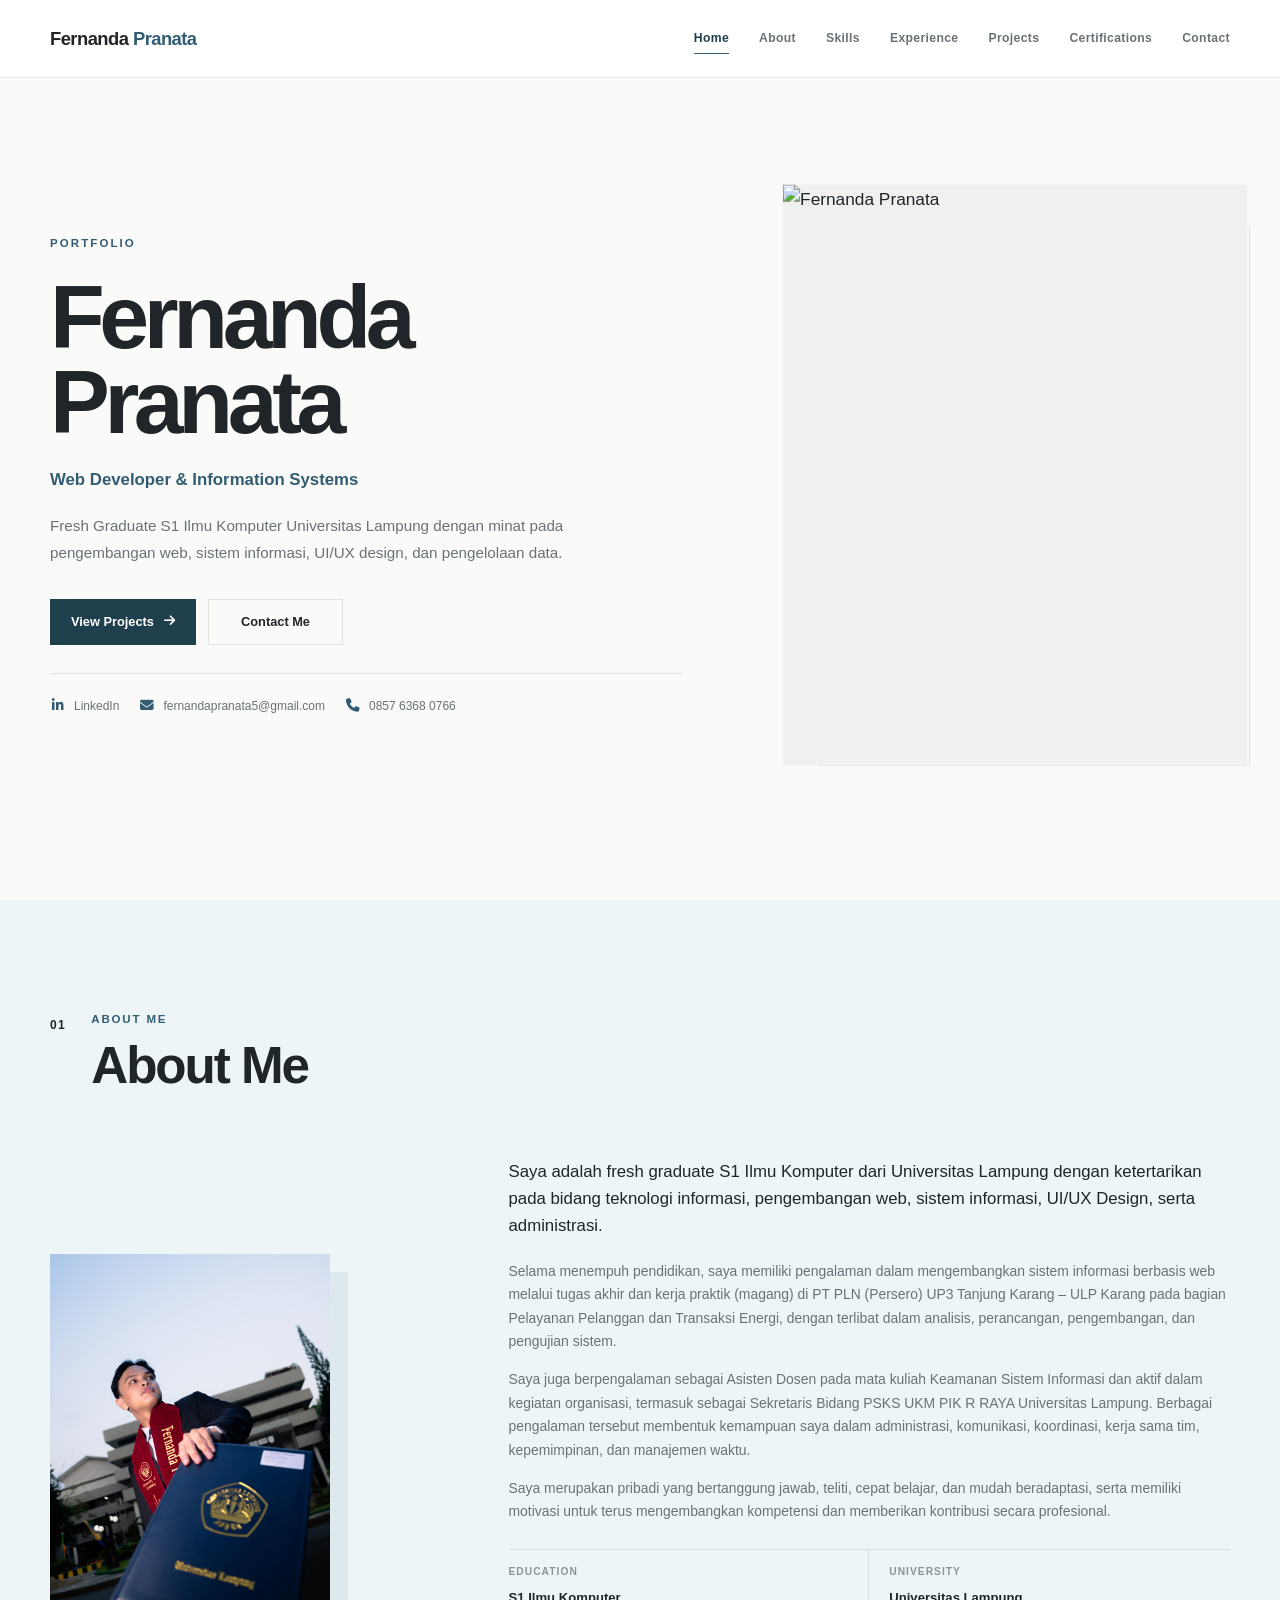
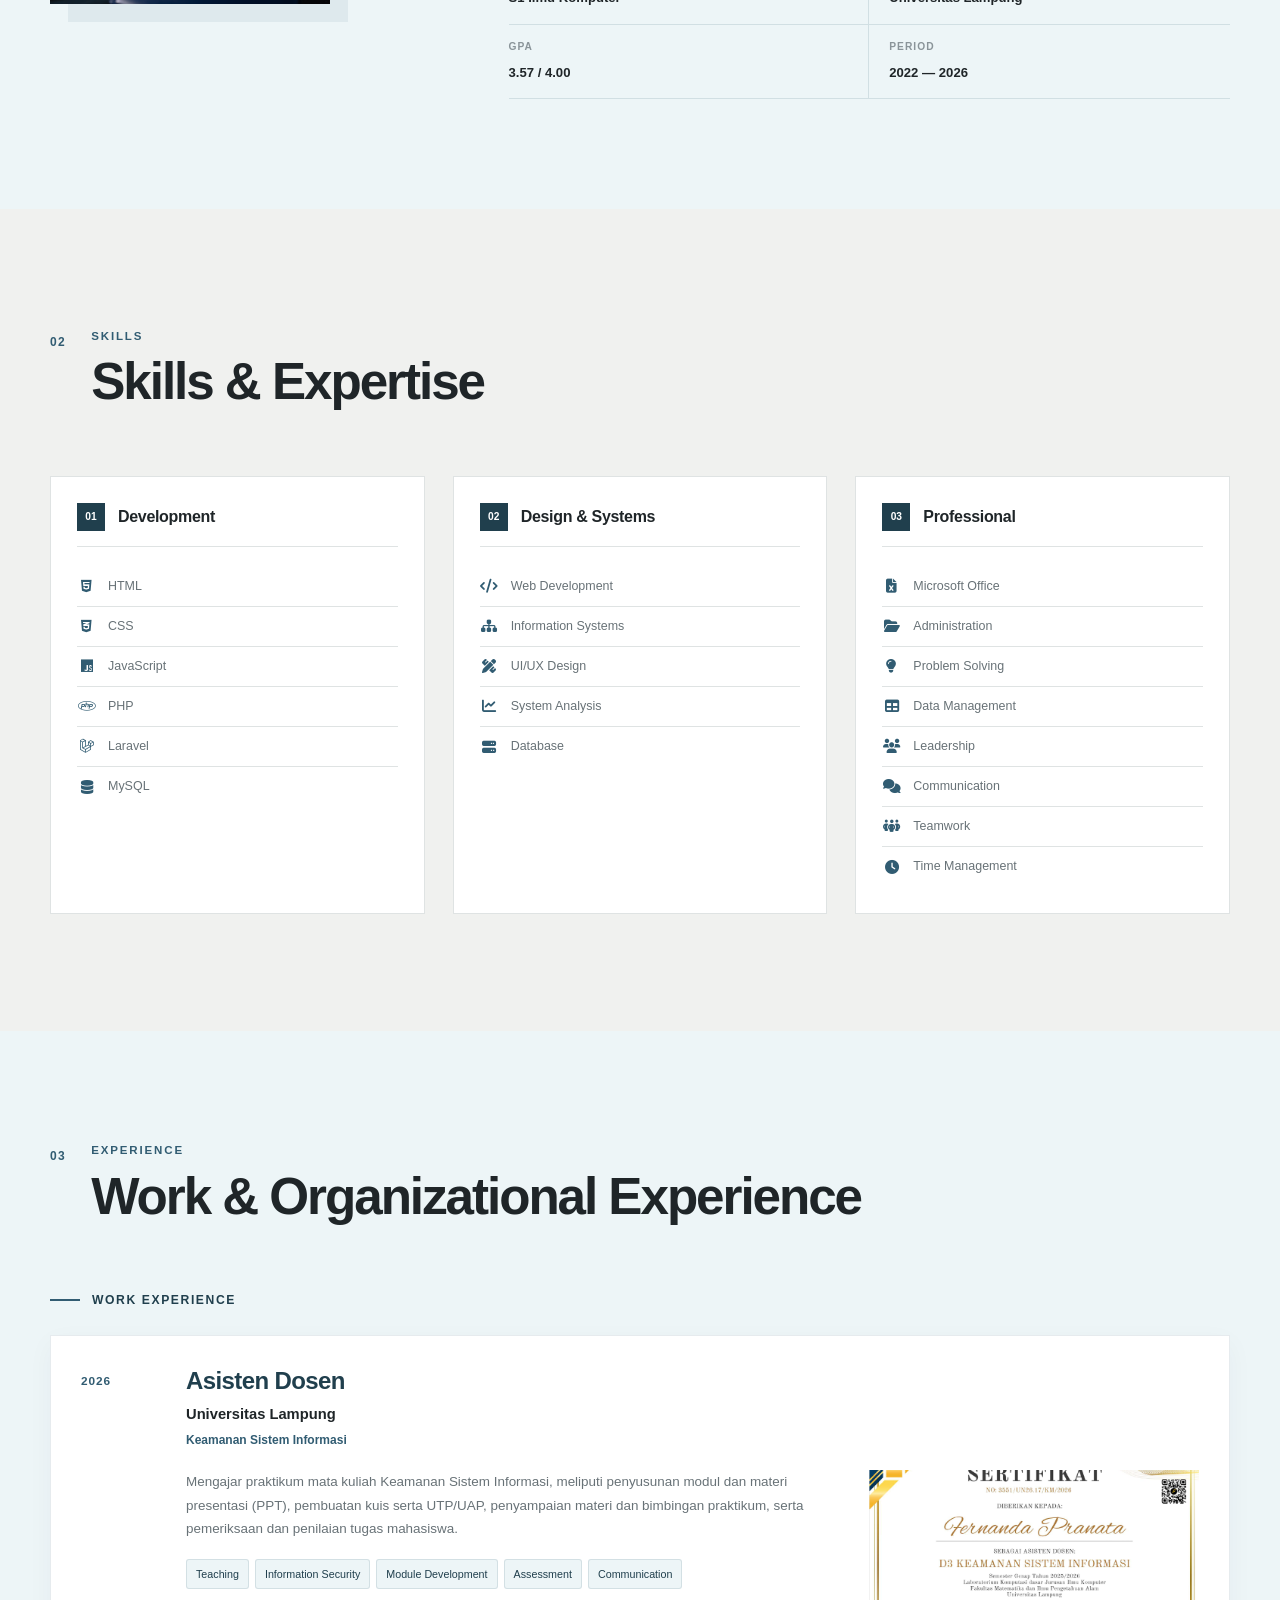
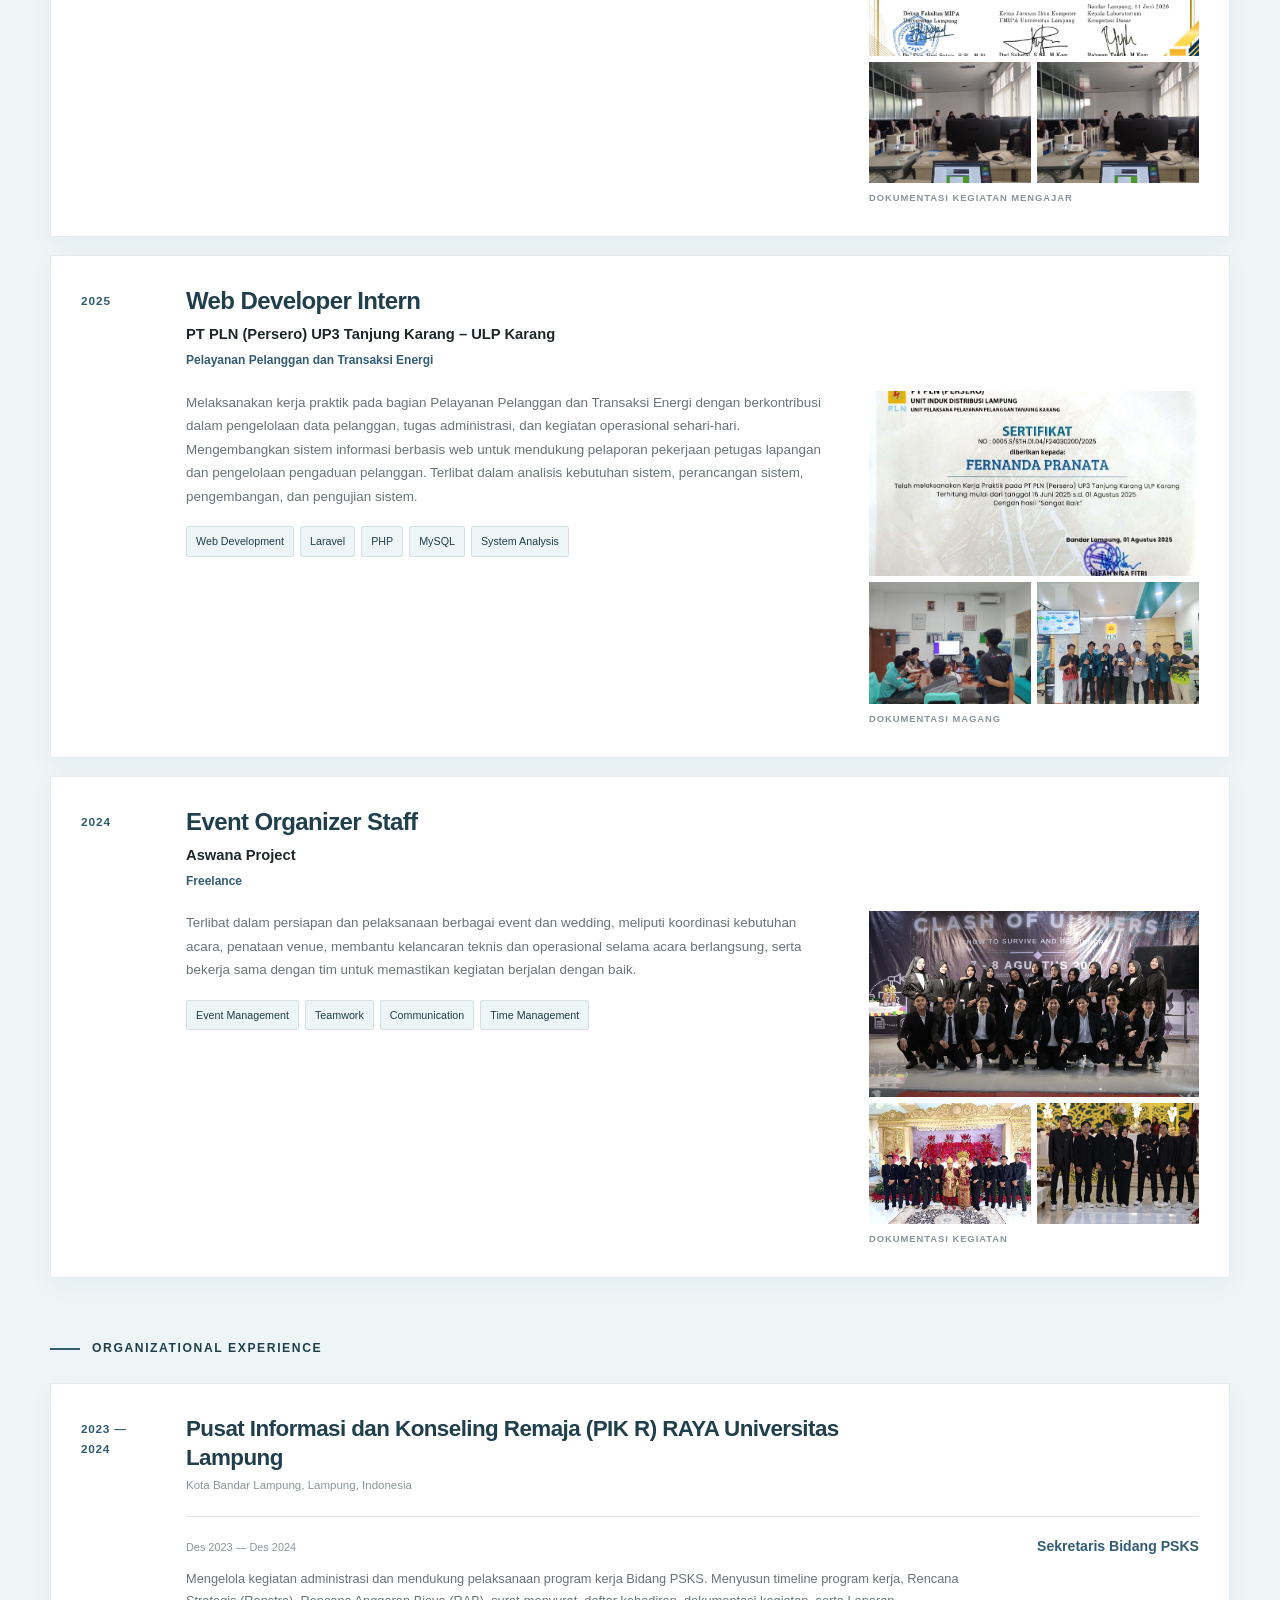
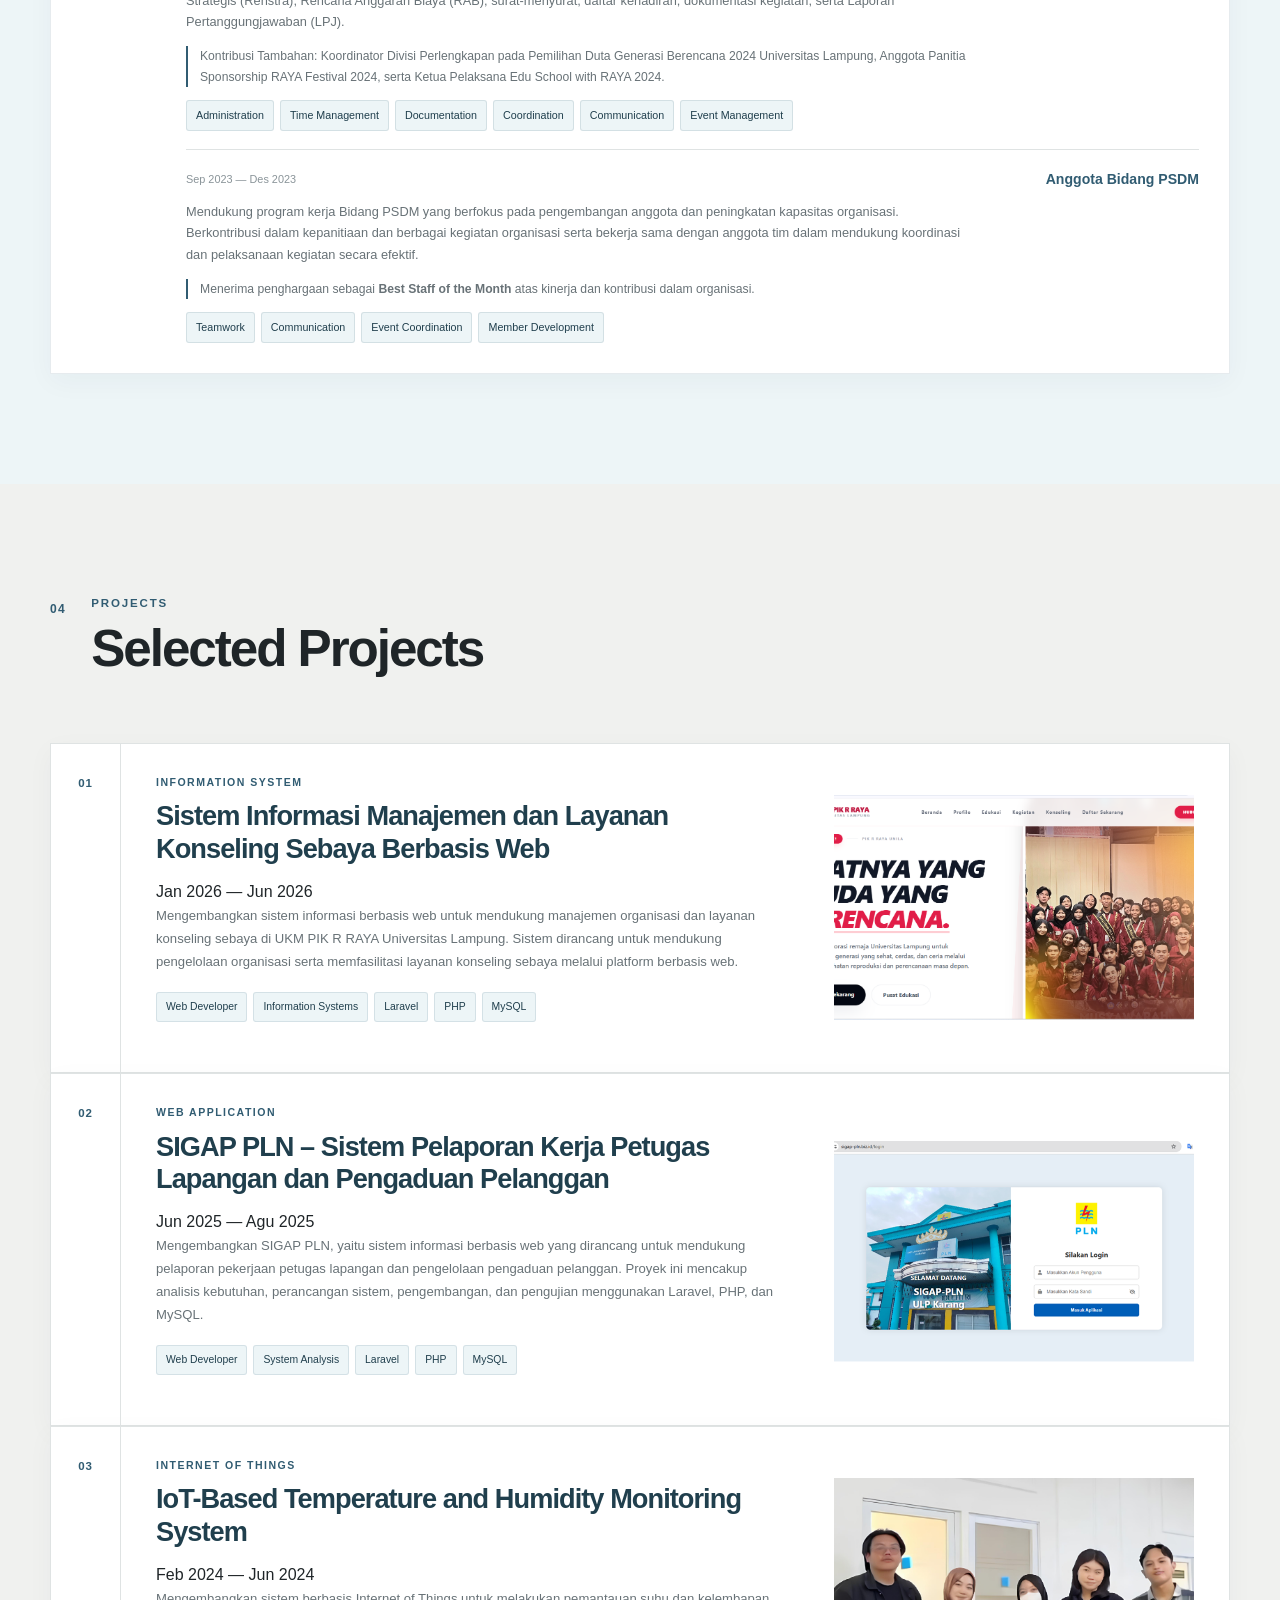
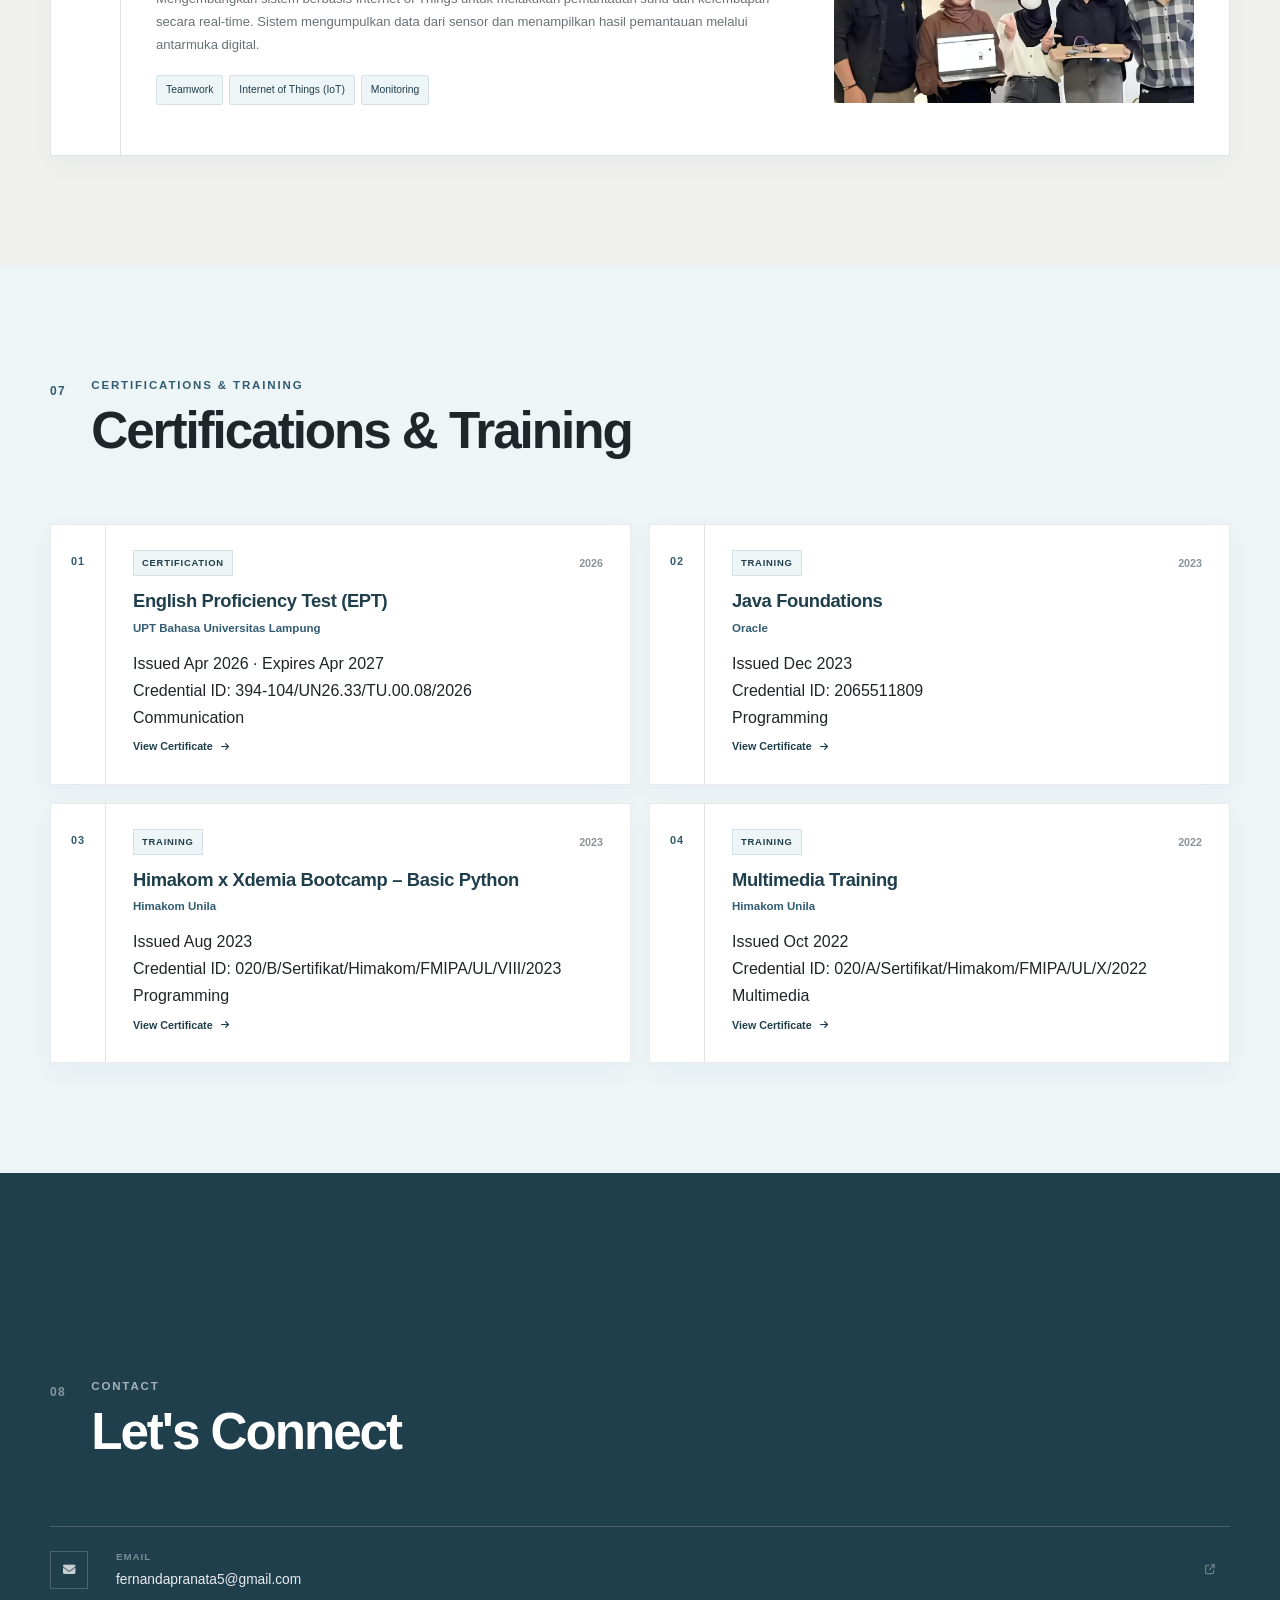
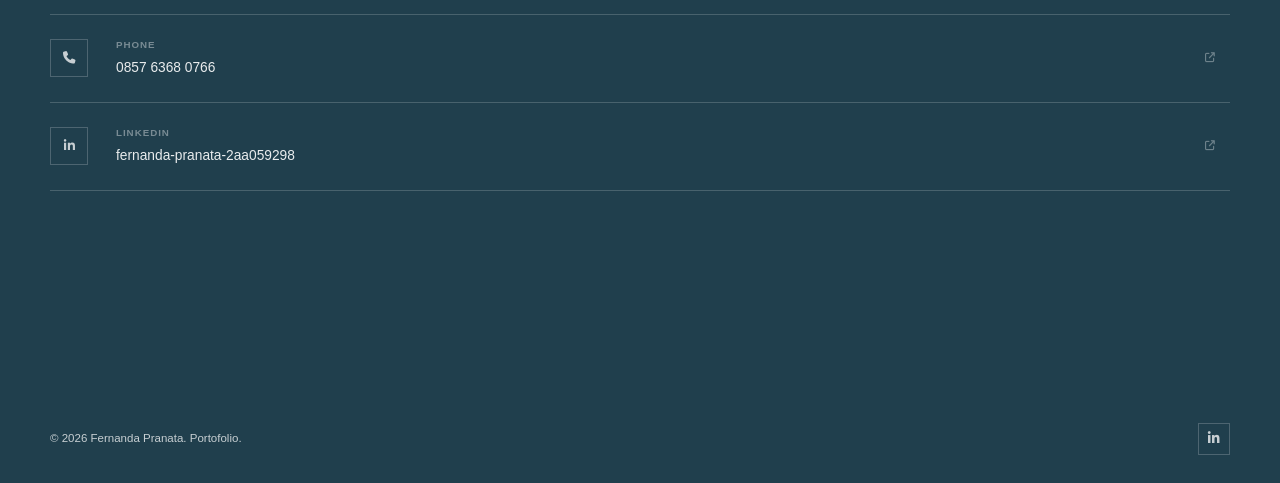
==== index.html @ 3e77925c "Initial portfolio" ====
<!DOCTYPE html>
<html lang="en">
<head>
    <meta charset="UTF-8">
    <meta name="viewport" content="width=device-width, initial-scale=1.0">

    <title>Fernanda Pranata | Portfolio</title>

    <!-- Font Awesome -->
    <link
        rel="stylesheet"
        href="https://cdnjs.cloudflare.com/ajax/libs/font-awesome/6.5.2/css/all.min.css"
    >

    <!-- CSS -->
    <link rel="stylesheet" href="assets/css/main.css">
    <link rel="stylesheet" href="assets/css/home.css">
    <link rel="stylesheet" href="assets/css/about.css">
    <link rel="stylesheet" href="assets/css/skills.css">
    <link rel="stylesheet" href="assets/css/experience.css">
    <link rel="stylesheet" href="assets/css/projects.css">
    <link rel="stylesheet" href="assets/css/certifications.css">
    <link rel="stylesheet" href="assets/css/contact.css">
</head>

<body>

    <!-- Header -->
    <div id="header"></div>

    <main>

        <!-- Home -->
        <div id="home"></div>

        <!-- About -->
        <div id="about"></div>

        <!-- Skills -->
        <div id="skills"></div>

        <!-- Experience -->
        <div id="experience"></div>

        <!-- Projects -->
        <div id="projects"></div>

        <!-- Education -->
        <div id="education"></div>

        <!-- Certifications -->
        <div id="certifications"></div>

        <!-- Contact -->
        <div id="contact"></div>

    </main>

    <!-- Footer -->
    <footer class="site-footer">
        <div class="container footer-content">
            <p>
                © 2026 Fernanda Pranata. Portofolio.
            </p>

            <div class="footer-social">
                <a href="https://www.linkedin.com/in/fernanda-pranata-2aa059298"
                   target="_blank"
                   rel="noopener noreferrer"
                   aria-label="LinkedIn">
                    <i class="fab fa-linkedin-in"></i>
                </a>
            </div>
        </div>
    </footer>

    <!-- JavaScript -->
    <script src="assets/js/script.js"></script>

</body>
</html>
---- assets/css/main.css ----
/* =========================================
   GLOBAL
========================================= */

:root {
    --blue-dark: #203f4d;
    --blue: #315c72;
    --blue-soft: #edf5f7;

    --white: #ffffff;
    --off-white: #fafaf8;
    --gray-soft: #f0f1ef;

    --text: #1f2528;
    --muted: #687277;
    --light-text: #8a9499;

    --border: #dfe3e3;

    --container: 1180px;
}


/* =========================================
   RESET
========================================= */

* {
    margin: 0;
    padding: 0;
    box-sizing: border-box;
}

html {
    scroll-behavior: smooth;
}

body {
    font-family: Arial, Helvetica, sans-serif;
    color: var(--text);
    background: var(--white);
    line-height: 1.7;
    overflow-x: hidden;
}

body.menu-open {
    overflow: hidden;
}

img {
    max-width: 100%;
    display: block;
}

a {
    color: inherit;
    text-decoration: none;
}

button,
input,
textarea {
    font: inherit;
}

button {
    border: 0;
    background: none;
    cursor: pointer;
}


/* =========================================
   CONTAINER
========================================= */

.container {
    width: min(100% - 48px, var(--container));
    margin-inline: auto;
}


/* =========================================
   SECTION
========================================= */

section {
    padding: 110px 0;
}

.section-heading {
    display: flex;
    align-items: flex-start;
    gap: 25px;
    margin-bottom: 65px;
}

.section-number {
    padding-top: 5px;
    font-size: 0.75rem;
    font-weight: 600;
    letter-spacing: 0.12em;
}

.section-label {
    margin-bottom: 8px;
    font-size: 0.72rem;
    font-weight: 700;
    letter-spacing: 0.16em;
    color: var(--blue);
}

.section-heading h2 {
    font-size: clamp(2rem, 4vw, 3.2rem);
    line-height: 1.1;
    letter-spacing: -0.04em;
    font-weight: 600;
}


/* =========================================
   BUTTON
========================================= */

.btn {
    display: inline-flex;
    align-items: center;
    justify-content: center;
    gap: 10px;

    min-height: 46px;
    padding: 0 20px;

    font-size: 0.8rem;
    font-weight: 600;

    border: 1px solid transparent;

    transition:
        background-color 0.25s ease,
        color 0.25s ease,
        border-color 0.25s ease,
        transform 0.25s ease;
}

.btn:hover {
    transform: translateY(-2px);
}

.btn-primary {
    color: var(--white);
    background: var(--blue-dark);
}

.btn-primary:hover {
    background: var(--blue);
}

.btn-secondary {
    color: var(--text);
    background: transparent;
    border-color: var(--border);
}

.btn-secondary:hover {
    color: var(--blue);
    border-color: var(--blue);
}


/* =========================================
   HEADER
========================================= */

.site-header {
    position: fixed;
    top: 0;
    left: 0;
    z-index: 1000;

    width: 100%;
    height: 78px;

    background: rgba(255, 255, 255, 0.94);
    border-bottom: 1px solid rgba(223, 227, 227, 0.8);

    backdrop-filter: blur(10px);
}

.nav-container {
    height: 100%;

    display: flex;
    align-items: center;
    justify-content: space-between;
}

.logo {
    font-size: 1.15rem;
    font-weight: 700;
    letter-spacing: -0.03em;
}

.logo span {
    color: var(--blue);
}

.navigation {
    display: flex;
    align-items: center;
    gap: 30px;
}

.nav-link {
    position: relative;

    padding: 5px 0;

    font-size: 0.76rem;
    font-weight: 600;
    letter-spacing: 0.03em;

    color: var(--muted);

    transition: color 0.25s ease;
}

.nav-link::after {
    content: "";

    position: absolute;
    left: 0;
    bottom: 0;

    width: 0;
    height: 1px;

    background: var(--blue);

    transition: width 0.25s ease;
}

.nav-link:hover,
.nav-link.active {
    color: var(--blue-dark);
}

.nav-link:hover::after,
.nav-link.active::after {
    width: 100%;
}


/* =========================================
   MOBILE MENU BUTTON
========================================= */

.menu-button {
    display: none;

    width: 42px;
    height: 42px;

    align-items: center;
    justify-content: center;
    flex-direction: column;
    gap: 5px;

    border: 1px solid var(--border);
}

.menu-button span {
    display: block;

    width: 18px;
    height: 1.5px;

    background: var(--text);

    transition:
        transform 0.25s ease,
        opacity 0.25s ease;
}

.menu-button.open span:nth-child(1) {
    transform: translateY(6.5px) rotate(45deg);
}

.menu-button.open span:nth-child(2) {
    opacity: 0;
}

.menu-button.open span:nth-child(3) {
    transform: translateY(-6.5px) rotate(-45deg);
}


/* =========================================
   FOOTER
========================================= */

.site-footer {
    padding: 28px 0;

    color: rgba(255, 255, 255, 0.75);
    background: var(--blue-dark);
}

.footer-content {
    display: flex;
    align-items: center;
    justify-content: space-between;
    gap: 30px;
}

.site-footer p {
    font-size: 0.72rem;
}

.footer-social {
    display: flex;
    align-items: center;
    gap: 16px;
}

.footer-social a {
    display: inline-flex;
    align-items: center;
    justify-content: center;

    width: 32px;
    height: 32px;

    font-size: 0.85rem;

    border: 1px solid rgba(255, 255, 255, 0.2);

    transition:
        background-color 0.25s ease,
        border-color 0.25s ease,
        color 0.25s ease;
}

.footer-social a:hover {
    color: var(--white);
    border-color: rgba(255, 255, 255, 0.5);
    background: rgba(255, 255, 255, 0.08);
}


/* =========================================
   RESPONSIVE — TABLET
========================================= */

@media (max-width: 950px) {

    .container {
        width: min(100% - 40px, var(--container));
    }

    section {
        padding: 90px 0;
    }

    .section-heading {
        margin-bottom: 50px;
    }

    .navigation {
        gap: 22px;
    }

}


/* =========================================
   RESPONSIVE — MOBILE
========================================= */

@media (max-width: 760px) {

    .container {
        width: min(100% - 32px, var(--container));
    }

    section {
        padding: 75px 0;
    }

    .section-heading {
        gap: 15px;
        margin-bottom: 40px;
    }

    .section-heading h2 {
        font-size: 2rem;
    }

    /* Mobile Navigation */

    .menu-button {
        display: flex;
    }

    .navigation {
        position: fixed;
        top: 78px;
        left: 0;

        width: 100%;
        height: calc(100vh - 78px);

        padding: 35px 24px;

        display: flex;
        align-items: flex-start;
        flex-direction: column;
        gap: 0;

        background: var(--white);

        transform: translateX(100%);
        visibility: hidden;

        transition:
            transform 0.3s ease,
            visibility 0.3s ease;
    }

    .navigation.open {
        transform: translateX(0);
        visibility: visible;
    }

    .nav-link {
        width: 100%;
        padding: 16px 0;

        font-size: 0.9rem;

        border-bottom: 1px solid var(--border);
    }

    .nav-link::after {
        display: none;
    }

    .footer-content {
        align-items: flex-start;
        flex-direction: column;
        gap: 18px;
    }

}


/* =========================================
   RESPONSIVE — SMALL MOBILE
========================================= */

@media (max-width: 420px) {

    .container {
        width: min(100% - 28px, var(--container));
    }

    section {
        padding: 65px 0;
    }

    .section-heading h2 {
        font-size: 1.8rem;
    }

}
---- assets/css/home.css ----
/* =========================================
   HOME / HERO
========================================= */

.hero-section {
    min-height: 100vh;
    padding: 140px 0 90px;

    display: flex;
    align-items: center;

    background: var(--off-white);
}

.hero-grid {
    display: grid;
    grid-template-columns: 1.15fr 0.85fr;
    align-items: center;
    gap: 80px;
}


/* =========================================
   HERO CONTENT
========================================= */

.hero-content {
    max-width: 680px;
}

.hero-eyebrow {
    margin-bottom: 22px;

    font-size: 0.72rem;
    font-weight: 700;
    letter-spacing: 0.18em;

    color: var(--blue);
}

.hero-content h1 {
    margin-bottom: 20px;

    font-size: clamp(3.5rem, 7vw, 6.5rem);
    line-height: 0.95;
    letter-spacing: -0.06em;
    font-weight: 600;
}

.hero-role {
    margin-bottom: 18px;

    font-size: 1.05rem;
    font-weight: 600;

    color: var(--blue);
}

.hero-description {
    max-width: 590px;
    margin-bottom: 32px;

    font-size: 0.95rem;
    line-height: 1.8;

    color: var(--muted);
}


/* =========================================
   HERO ACTIONS
========================================= */

.hero-actions {
    display: flex;
    align-items: center;
    flex-wrap: wrap;
    gap: 12px;
}

.hero-actions .btn {
    min-width: 135px;
}


/* =========================================
   HERO CONTACT
========================================= */

.hero-contact {
    display: flex;
    align-items: center;
    flex-wrap: wrap;
    gap: 20px;

    margin-top: 28px;
    padding-top: 22px;

    border-top: 1px solid var(--border);
}

.hero-contact a {
    display: inline-flex;
    align-items: center;
    gap: 8px;

    font-size: 0.75rem;
    color: var(--muted);

    transition:
        color 0.25s ease,
        transform 0.25s ease;
}

.hero-contact a:hover {
    color: var(--blue);
    transform: translateY(-1px);
}

.hero-contact i {
    width: 16px;

    text-align: center;

    font-size: 0.85rem;
    color: var(--blue);
}

.hero-contact span {
    white-space: nowrap;
}


/* =========================================
   HERO IMAGE
========================================= */

.hero-image {
    position: relative;
    width: 100%;
    max-width: 430px;
    margin-left: auto;
}

.hero-image::before {
    content: "";

    position: absolute;
    top: 20px;
    right: -20px;

    width: 100%;
    height: 100%;

    border: 1px solid var(--border);

    z-index: 0;
}

.hero-image img {
    position: relative;
    z-index: 1;
    width: 100%;
    aspect-ratio: 4 / 5;
    object-fit: cover;
    object-position: center;
    transform: scale(1.08);
    background: var(--gray-soft);
}


/* =========================================
   RESPONSIVE — TABLET
========================================= */

@media (max-width: 950px) {

    .hero-section {
        padding: 120px 0 80px;
    }

    .hero-grid {
        grid-template-columns: 1fr 0.75fr;
        gap: 45px;
    }

    .hero-content h1 {
        font-size: clamp(3rem, 7vw, 5rem);
    }

    .hero-image {
        max-width: 330px;
    }

    .hero-contact {
        gap: 14px 18px;
    }

}


/* =========================================
   RESPONSIVE — MOBILE
========================================= */

@media (max-width: 760px) {

    .hero-section {
        min-height: auto;
        padding: 120px 0 70px;
    }

    .hero-grid {
        grid-template-columns: 1fr;
        gap: 45px;
    }

    .hero-content {
        max-width: none;
    }

    .hero-content h1 {
        font-size: clamp(3.2rem, 16vw, 5rem);
    }

    .hero-description {
        max-width: none;
    }

    .hero-actions {
        width: 100%;
    }

    .hero-actions .btn {
        flex: 0 0 auto;
    }

    .hero-contact {
        align-items: flex-start;
        flex-direction: column;
        gap: 13px;

        margin-top: 25px;
        padding-top: 20px;
    }

    .hero-contact a {
        font-size: 0.78rem;
    }

    .hero-image {
        max-width: 300px;
        margin-left: 0;
    }

}


/* =========================================
   RESPONSIVE — SMALL MOBILE
========================================= */

@media (max-width: 420px) {

    .hero-section {
        padding-top: 110px;
    }

    .hero-content h1 {
        font-size: 3.2rem;
    }

    .hero-actions {
        align-items: stretch;
        flex-direction: column;
    }

    .hero-actions .btn {
        width: 100%;
    }

    .hero-contact {
        gap: 12px;
    }

    .hero-contact a {
        font-size: 0.74rem;
    }

    .hero-image {
        max-width: 260px;
    }

}
---- assets/css/about.css ----
/* =========================================
   ABOUT
   Target: 1 laptop screen = 1 screenshot
========================================= */

.about-section {
    min-height: calc(100vh - 78px);
    background: var(--blue-soft);

    display: flex;
    align-items: center;
}


/* =========================================
   ABOUT GRID
========================================= */

.about-grid {
    display: grid;
    grid-template-columns: 0.7fr 1.3fr;
    align-items: center;
    gap: 70px;
}


/* =========================================
   ABOUT PHOTO
========================================= */

.about-photo {
    display: flex;
    justify-content: flex-start;
}

.about-photo-frame {
    width: 100%;
    max-width: 280px;
    aspect-ratio: 4 / 5;

    overflow: hidden;

    background: var(--gray-soft);
    box-shadow: 18px 18px 0 rgba(49, 92, 114, 0.08);
}

.about-photo-frame img {
    width: 100%;
    height: 100%;

    object-fit: cover;

    transition: transform 0.4s ease;
}

.about-photo-frame:hover img {
    transform: scale(1.03);
}


/* =========================================
   ABOUT CONTENT
========================================= */

.about-content {
    max-width: 760px;
}

.about-content p {
    margin-bottom: 14px;

    font-size: 0.87rem;
    line-height: 1.7;

    color: var(--muted);
}

.about-content .about-lead {
    margin-bottom: 20px;

    font-size: 1.05rem;
    line-height: 1.6;
    font-weight: 500;

    color: var(--text);
}


/* =========================================
   ABOUT INFO
========================================= */

.about-info {
    display: grid;
    grid-template-columns: repeat(2, 1fr);

    margin-top: 25px;

    border-top: 1px solid rgba(49, 92, 114, 0.15);
}

.about-info-item {
    padding: 13px 20px 13px 0;

    border-bottom: 1px solid rgba(49, 92, 114, 0.15);
}

.about-info-item:nth-child(odd) {
    border-right: 1px solid rgba(49, 92, 114, 0.15);
}

.about-info-item:nth-child(even) {
    padding-left: 20px;
}

.about-info-item span {
    display: block;

    margin-bottom: 3px;

    font-size: 0.64rem;
    font-weight: 700;
    letter-spacing: 0.1em;
    text-transform: uppercase;

    color: var(--light-text);
}

.about-info-item strong {
    font-size: 0.82rem;
    font-weight: 600;

    color: var(--text);
}


/* =========================================
   LAPTOP — 1366 × 768
========================================= */

@media (min-width: 1100px) and (max-height: 850px) {

    .about-section {
        min-height: calc(100vh - 78px);
        padding: 55px 0;
    }

    .about-grid {
        gap: 60px;
    }

    .about-photo-frame {
        max-width: 255px;
    }

    .about-content p {
        font-size: 0.84rem;
        line-height: 1.65;
    }

    .about-content .about-lead {
        font-size: 1rem;
        margin-bottom: 16px;
    }

    .about-info {
        margin-top: 20px;
    }

    .about-info-item {
        padding-top: 11px;
        padding-bottom: 11px;
    }

}


/* =========================================
   TABLET
========================================= */

@media (max-width: 950px) {

    .about-section {
        min-height: calc(100vh - 78px);
        padding: 55px 0;
    }

    .about-grid {
        grid-template-columns: 0.8fr 1.2fr;
        gap: 40px;
    }

    .about-photo-frame {
        max-width: 240px;
    }

}


/* =========================================
   MOBILE
========================================= */

@media (max-width: 760px) {

    .about-section {
        min-height: auto;
        padding: 75px 0;
    }

    .about-grid {
        grid-template-columns: 1fr;
        gap: 35px;
    }

    .about-photo {
        justify-content: flex-start;
    }

    .about-photo-frame {
        max-width: 230px;
    }

    .about-content {
        max-width: none;
    }

}


/* =========================================
   SMALL MOBILE
========================================= */

@media (max-width: 420px) {

    .about-info {
        grid-template-columns: 1fr;
    }

    .about-info-item,
    .about-info-item:nth-child(even) {
        padding-left: 0;
        padding-right: 0;
    }

    .about-info-item:nth-child(odd) {
        border-right: 0;
    }

}
---- assets/css/skills.css ----
/* =========================================
   SKILLS
   Target: 1 laptop screen = 1 screenshot
========================================= */

.skills-section {
    min-height: calc(100vh - 78px);

    display: flex;
    align-items: center;

    background: var(--gray-soft);
}

.skills-section .section-number {
    color: var(--blue);
}


/* =========================================
   SKILLS GRID
========================================= */

.skills-grid {
    display: grid;
    grid-template-columns: repeat(3, 1fr);
    gap: 28px;
}


/* =========================================
   SKILL CATEGORY
========================================= */

.skill-category {
    padding: 26px;

    background: var(--white);
    border: 1px solid var(--border);

    transition:
        transform 0.25s ease,
        box-shadow 0.25s ease;
}

.skill-category:hover {
    transform: translateY(-4px);

    box-shadow:
        0 12px 30px rgba(32, 63, 77, 0.07);
}


/* =========================================
   CATEGORY HEADER
========================================= */

.skill-category-header {
    display: flex;
    align-items: center;
    gap: 13px;

    margin-bottom: 20px;
    padding-bottom: 15px;

    border-bottom: 1px solid var(--border);
}

.skill-category-number {
    display: inline-flex;
    align-items: center;
    justify-content: center;

    width: 28px;
    height: 28px;

    flex-shrink: 0;

    font-size: 0.64rem;
    font-weight: 700;

    color: var(--white);
    background: var(--blue-dark);
}

.skill-category-header h3 {
    font-size: 1rem;
    font-weight: 600;
    letter-spacing: -0.02em;
}


/* =========================================
   SKILL LIST
========================================= */

.skill-list {
    display: flex;
    flex-direction: column;
}

.skill-item {
    display: flex;
    align-items: center;
    gap: 12px;

    min-height: 40px;

    border-bottom: 1px solid var(--border);

    font-size: 0.78rem;

    color: var(--muted);

    transition:
        color 0.25s ease,
        padding-left 0.25s ease;
}

.skill-item:last-child {
    border-bottom: 0;
}

.skill-item i {
    width: 19px;

    flex-shrink: 0;

    text-align: center;

    font-size: 0.88rem;

    color: var(--blue);
}

.skill-item:hover {
    padding-left: 5px;
    color: var(--text);
}


/* =========================================
   LAPTOP — 1366 × 768
========================================= */

@media (min-width: 1100px) and (max-height: 850px) {

    .skills-section {
        min-height: calc(100vh - 78px);
        padding: 50px 0;
    }

    .skills-grid {
        gap: 22px;
    }

    .skill-category {
        padding: 22px;
    }

    .skill-category-header {
        margin-bottom: 15px;
        padding-bottom: 12px;
    }

    .skill-item {
        min-height: 35px;
        font-size: 0.74rem;
    }

}


/* =========================================
   TABLET
========================================= */

@media (max-width: 950px) {

    .skills-section {
        min-height: calc(100vh - 78px);
        padding: 55px 0;
    }

    .skills-grid {
        grid-template-columns: repeat(2, 1fr);
        gap: 22px;
    }

}


/* =========================================
   MOBILE
========================================= */

@media (max-width: 760px) {

    .skills-section {
        min-height: auto;
        padding: 75px 0;
    }

    .skills-grid {
        grid-template-columns: 1fr;
        gap: 18px;
    }

    .skill-category {
        padding: 24px;
    }

}


/* =========================================
   SMALL MOBILE
========================================= */

@media (max-width: 420px) {

    .skill-category {
        padding: 20px;
    }

    .skill-item {
        min-height: 38px;
        font-size: 0.76rem;
    }

}
---- assets/css/experience.css ----
/* =========================================
   EXPERIENCE
========================================= */

.experience-section {
    background: var(--blue-soft);
}

.experience-section .section-number {
    color: var(--blue);
}


/* =========================================
   SUBSECTION
========================================= */

.experience-subsection {
    margin-top: 10px;
}

.experience-subsection + .experience-subsection {
    margin-top: 60px;
}

.experience-subheading {
    display: flex;
    align-items: center;
    gap: 12px;

    margin-bottom: 24px;
}

.experience-subheading-line {
    width: 30px;
    height: 2px;

    background: var(--blue);
}

.experience-subheading h3 {
    font-size: 0.76rem;
    font-weight: 700;
    letter-spacing: 0.13em;
    text-transform: uppercase;

    color: var(--blue-dark);
}


/* =========================================
   WORK EXPERIENCE
========================================= */

.experience-list {
    display: flex;
    flex-direction: column;
    gap: 18px;
}

.experience-card {
    display: grid;
    grid-template-columns: 75px minmax(0, 1fr);

    gap: 30px;

    padding: 30px;

    background: var(--white);

    border: 1px solid rgba(49, 92, 114, 0.12);

    box-shadow: 0 8px 25px rgba(32, 63, 77, 0.04);
}

.experience-year {
    padding-top: 5px;

    font-size: 0.74rem;
    font-weight: 700;
    letter-spacing: 0.08em;

    color: var(--blue);
}

.experience-main {
    min-width: 0;
}


/* =========================================
   HEADING
========================================= */

.experience-heading {
    margin-bottom: 20px;
}

.experience-heading h3 {
    margin-bottom: 6px;

    font-size: 1.5rem;
    line-height: 1.25;
    letter-spacing: -0.025em;

    font-weight: 600;

    color: var(--blue-dark);
}

.experience-company {
    margin-bottom: 3px;

    font-size: 0.92rem;
    font-weight: 600;

    color: var(--text);
}

.experience-role {
    font-size: 0.75rem;
    font-weight: 600;

    color: var(--blue);
}


/* =========================================
   DESCRIPTION + GALLERY
========================================= */

.experience-bottom {
    display: grid;
    grid-template-columns: minmax(0, 1fr) 330px;

    align-items: start;

    gap: 40px;
}

.experience-description {
    max-width: 680px;
    margin-bottom: 18px;

    font-size: 0.84rem;
    line-height: 1.75;

    color: var(--muted);
}


/* =========================================
   TAGS
========================================= */

.experience-tags {
    display: flex;
    flex-wrap: wrap;
    gap: 6px;
}

.experience-tags span {
    display: inline-flex;
    align-items: center;

    padding: 5px 9px;

    font-size: 0.67rem;

    color: var(--blue-dark);
    background: var(--blue-soft);

    border: 1px solid rgba(49, 92, 114, 0.14);
    border-radius: 3px;
}


/* =========================================
   GALLERY
========================================= */

.experience-gallery {
    display: grid;
    grid-template-columns: repeat(2, 1fr);

    gap: 6px;
}

.experience-photo {
    overflow: hidden;

    aspect-ratio: 4 / 3;

    background: var(--gray-soft);
}

.experience-photo:first-child {
    grid-column: 1 / -1;

    aspect-ratio: 16 / 9;
}

.experience-photo img {
    width: 100%;
    height: 100%;

    display: block;

    object-fit: cover;

    transition: transform 0.35s ease;
}

.experience-photo:hover img {
    transform: scale(1.04);
}

.experience-gallery-label {
    margin-top: 7px;

    font-size: 0.59rem;
    font-weight: 600;
    letter-spacing: 0.1em;
    text-transform: uppercase;

    color: var(--light-text);
}


/* =========================================
   ORGANIZATIONAL EXPERIENCE
========================================= */

.organizational-experience {
    margin-top: 60px;
}


/* =========================================
   ORGANIZATION CARD
========================================= */

.organization-card {
    display: grid;
    grid-template-columns: 75px minmax(0, 1fr);

    gap: 30px;

    padding: 30px;

    background: var(--white);

    border: 1px solid rgba(49, 92, 114, 0.12);

    box-shadow: 0 8px 25px rgba(32, 63, 77, 0.04);
}

.organization-year {
    padding-top: 5px;

    font-size: 0.74rem;
    font-weight: 700;
    letter-spacing: 0.06em;

    color: var(--blue);
}

.organization-content {
    min-width: 0;
}

.organization-content > h3 {
    max-width: 750px;
    margin-bottom: 4px;

    font-size: 1.4rem;
    line-height: 1.3;
    letter-spacing: -0.025em;

    font-weight: 600;

    color: var(--blue-dark);
}

.organization-location {
    margin-bottom: 20px;

    font-size: 0.72rem;

    color: var(--light-text);
}


/* =========================================
   ORGANIZATION POSITION
========================================= */

.organization-position {
    padding: 18px 0;

    border-top: 1px solid var(--border);
}

.organization-position:last-child {
    padding-bottom: 0;
}

.organization-role {
    display: flex;
    align-items: center;
    justify-content: space-between;

    gap: 20px;

    margin-bottom: 9px;
}

.organization-role strong {
    font-size: 0.88rem;
    font-weight: 600;

    color: var(--blue);
}

.organization-role span {
    flex-shrink: 0;

    font-size: 0.68rem;

    color: var(--light-text);
}

.organization-position > p {
    max-width: 780px;
    margin-bottom: 13px;

    font-size: 0.8rem;
    line-height: 1.7;

    color: var(--muted);
}

.organization-highlight {
    padding-left: 12px;

    border-left: 2px solid var(--blue);

    font-size: 0.76rem !important;
}


/* =========================================
   LAPTOP
   1366 × 768
========================================= */

@media (min-width: 1100px) and (max-height: 850px) {

    .experience-section {
        padding-top: 70px;
        padding-bottom: 70px;
    }

    .experience-subheading {
        margin-bottom: 18px;
    }

    .experience-subsection + .experience-subsection {
        margin-top: 45px;
    }

    .experience-list {
        gap: 14px;
    }

    .experience-card {
        grid-template-columns: 65px minmax(0, 1fr);

        gap: 25px;

        padding: 24px;
    }

    .experience-heading {
        margin-bottom: 15px;
    }

    .experience-heading h3 {
        font-size: 1.35rem;
    }

    .experience-bottom {
        grid-template-columns: minmax(0, 1fr) 300px;

        gap: 30px;
    }

    .experience-description {
        margin-bottom: 13px;

        font-size: 0.76rem;
        line-height: 1.65;
    }

    .experience-tags span {
        padding: 4px 7px;

        font-size: 0.61rem;
    }

    .experience-gallery {
        gap: 5px;
    }

    .organization-card {
        grid-template-columns: 65px minmax(0, 1fr);

        gap: 25px;

        padding: 24px;
    }

    .organization-content > h3 {
        font-size: 1.25rem;
    }

    .organization-location {
        margin-bottom: 14px;
    }

    .organization-position {
        padding: 13px 0;
    }

    .organization-position > p {
        font-size: 0.73rem;
        line-height: 1.6;
    }

}


/* =========================================
   TABLET
========================================= */

@media (max-width: 950px) {

    .experience-card,
    .organization-card {
        grid-template-columns: 65px minmax(0, 1fr);

        gap: 25px;
    }

    .experience-bottom {
        grid-template-columns: 1fr;
        gap: 25px;
    }

    .experience-gallery {
        max-width: 520px;
    }

}


/* =========================================
   MOBILE
========================================= */

@media (max-width: 760px) {

    .experience-subsection + .experience-subsection {
        margin-top: 45px;
    }

    .experience-card,
    .organization-card {
        grid-template-columns: 1fr;

        gap: 10px;

        padding: 22px;
    }

    .experience-year,
    .organization-year {
        padding-top: 0;
    }

    .experience-heading {
        margin-bottom: 17px;
    }

    .experience-heading h3 {
        font-size: 1.3rem;
    }

    .experience-bottom {
        gap: 22px;
    }

    .experience-gallery {
        width: 100%;
    }

    .organization-content > h3 {
        font-size: 1.2rem;
    }

    .organization-role {
        align-items: flex-start;
        flex-direction: column;
        gap: 4px;
    }

}


/* =========================================
   SMALL MOBILE
========================================= */

@media (max-width: 420px) {

    .experience-card,
    .organization-card {
        padding: 18px;
    }

    .experience-gallery {
        gap: 5px;
    }

    .experience-tags span {
        font-size: 0.62rem;
    }

    .organization-content > h3 {
        font-size: 1.1rem;
    }

}
---- assets/css/projects.css ----
/* =========================================
   PROJECTS
========================================= */

.projects-section {
    background: var(--gray-soft);
}

.projects-section .section-number {
    color: var(--blue);
}


/* =========================================
   PROJECT LIST
========================================= */

.projects-list {
    display: flex;
    flex-direction: column;
    gap: 24px;
}


/* =========================================
   PROJECT CARD
========================================= */

.project-card {
    display: grid;
    grid-template-columns: 70px minmax(0, 1fr);

    background: var(--white);

    border: 1px solid var(--border);

    box-shadow: 0 8px 25px rgba(32, 63, 77, 0.04);

    transition:
        transform 0.25s ease,
        box-shadow 0.25s ease;
}

.project-card:hover {
    transform: translateY(-4px);

    box-shadow: 0 14px 35px rgba(32, 63, 77, 0.08);
}


/* =========================================
   PROJECT NUMBER
========================================= */

.project-number {
    display: flex;
    justify-content: center;
    align-items: flex-start;

    padding-top: 30px;

    border-right: 1px solid var(--border);
}

.project-number span {
    font-size: 0.72rem;
    font-weight: 700;
    letter-spacing: 0.08em;

    color: var(--blue);
}


/* =========================================
   PROJECT CONTENT
========================================= */

.project-content {
    display: grid;
    grid-template-columns: minmax(0, 1fr) 360px;

    align-items: center;

    gap: 45px;

    padding: 30px 35px;
}

.project-info {
    min-width: 0;
}

.project-category {
    margin-bottom: 9px;

    font-size: 0.66rem;
    font-weight: 700;
    letter-spacing: 0.14em;

    color: var(--blue);
}

.project-info h3 {
    margin-bottom: 12px;

    font-size: 1.7rem;
    line-height: 1.2;
    letter-spacing: -0.035em;

    font-weight: 600;

    color: var(--blue-dark);
}

.project-description {
    max-width: 620px;
    margin-bottom: 18px;

    font-size: 0.82rem;
    line-height: 1.75;

    color: var(--muted);
}


/* =========================================
   PROJECT TAGS
========================================= */

.project-tags {
    display: flex;
    flex-wrap: wrap;

    gap: 6px;

    margin-bottom: 20px;
}

.project-tags span {
    display: inline-flex;
    align-items: center;

    padding: 5px 9px;

    font-size: 0.65rem;

    color: var(--blue-dark);

    background: var(--blue-soft);

    border: 1px solid rgba(49, 92, 114, 0.13);

    border-radius: 3px;
}


/* =========================================
   PROJECT LINK
========================================= */

.project-link {
    display: inline-flex;
    align-items: center;
    gap: 9px;

    font-size: 0.72rem;
    font-weight: 700;

    color: var(--blue-dark);

    transition:
        color 0.25s ease,
        gap 0.25s ease;
}

.project-link i {
    font-size: 0.65rem;
}

.project-link:hover {
    gap: 13px;

    color: var(--blue);
}


/* =========================================
   PROJECT IMAGE
========================================= */

.project-image {
    overflow: hidden;

    width: 100%;

    aspect-ratio: 16 / 10;

    background: var(--gray-soft);
}

.project-image img {
    width: 100%;
    height: 100%;

    display: block;

    object-fit: cover;

    transition: transform 0.4s ease;
}

.project-card:hover .project-image img {
    transform: scale(1.035);
}


/* =========================================
   LAPTOP
   1366 × 768
========================================= */

@media (min-width: 1100px) and (max-height: 850px) {

    .projects-section {
        padding-top: 65px;
        padding-bottom: 65px;
    }

    .projects-list {
        gap: 16px;
    }

    .project-card {
        grid-template-columns: 60px minmax(0, 1fr);
    }

    .project-number {
        padding-top: 25px;
    }

    .project-content {
        grid-template-columns: minmax(0, 1fr) 310px;

        gap: 30px;

        padding: 24px 28px;
    }

    .project-category {
        margin-bottom: 7px;

        font-size: 0.61rem;
    }

    .project-info h3 {
        margin-bottom: 9px;

        font-size: 1.4rem;
    }

    .project-description {
        margin-bottom: 13px;

        font-size: 0.74rem;
        line-height: 1.65;
    }

    .project-tags {
        margin-bottom: 14px;
        gap: 5px;
    }

    .project-tags span {
        padding: 4px 7px;

        font-size: 0.59rem;
    }

    .project-link {
        font-size: 0.67rem;
    }

}


/* =========================================
   TABLET
========================================= */

@media (max-width: 950px) {

    .project-content {
        grid-template-columns: minmax(0, 1fr) 280px;

        gap: 25px;

        padding: 26px;
    }

    .project-info h3 {
        font-size: 1.45rem;
    }

}


/* =========================================
   MOBILE
========================================= */

@media (max-width: 760px) {

    .projects-section {
        padding: 75px 0;
    }

    .projects-list {
        gap: 18px;
    }

    .project-card {
        grid-template-columns: 1fr;
    }

    .project-number {
        justify-content: flex-start;

        padding: 18px 20px 0;

        border-right: 0;
    }

    .project-content {
        grid-template-columns: 1fr;

        gap: 22px;

        padding: 18px 20px 22px;
    }

    .project-info h3 {
        font-size: 1.4rem;
    }

    .project-description {
        max-width: none;
    }

    .project-image {
        aspect-ratio: 16 / 9;
    }

}


/* =========================================
   SMALL MOBILE
========================================= */

@media (max-width: 420px) {

    .project-number {
        padding-left: 17px;
        padding-right: 17px;
    }

    .project-content {
        padding-left: 17px;
        padding-right: 17px;
    }

    .project-info h3 {
        font-size: 1.3rem;
    }

    .project-description {
        font-size: 0.78rem;
    }

}
---- assets/css/certifications.css ----
/* =========================================
   CERTIFICATIONS & TRAINING
========================================= */

.certifications-section {
    min-height: calc(100vh - 78px);

    display: flex;
    align-items: center;

    background: var(--blue-soft);
}

.certifications-section .section-number {
    color: var(--blue);
}


/* =========================================
   CERTIFICATION LIST
========================================= */

.certifications-list {
    display: grid;
    grid-template-columns: repeat(2, 1fr);

    gap: 18px;
}


/* =========================================
   CERTIFICATION CARD
========================================= */

.certification-card {
    display: grid;
    grid-template-columns: 55px minmax(0, 1fr);

    min-height: 190px;

    background: var(--white);

    border: 1px solid rgba(49, 92, 114, 0.12);

    box-shadow: 0 8px 25px rgba(32, 63, 77, 0.04);

    transition:
        transform 0.25s ease,
        box-shadow 0.25s ease;
}

.certification-card:hover {
    transform: translateY(-4px);

    box-shadow: 0 14px 35px rgba(32, 63, 77, 0.08);
}


/* =========================================
   NUMBER
========================================= */

.certification-number {
    display: flex;
    justify-content: center;
    align-items: flex-start;

    padding-top: 27px;

    border-right: 1px solid var(--border);
}

.certification-number span {
    font-size: 0.68rem;
    font-weight: 700;
    letter-spacing: 0.08em;

    color: var(--blue);
}


/* =========================================
   CONTENT
========================================= */

.certification-content {
    padding: 25px 27px;
}


/* =========================================
   HEADER
========================================= */

.certification-header {
    display: flex;
    align-items: center;
    justify-content: space-between;

    gap: 15px;

    margin-bottom: 13px;
}

.certification-type {
    display: inline-flex;
    align-items: center;

    padding: 4px 8px;

    font-size: 0.59rem;
    font-weight: 700;
    letter-spacing: 0.08em;
    text-transform: uppercase;

    color: var(--blue-dark);

    background: var(--blue-soft);

    border: 1px solid rgba(49, 92, 114, 0.12);
}

.certification-year {
    flex-shrink: 0;

    font-size: 0.67rem;
    font-weight: 600;

    color: var(--light-text);
}


/* =========================================
   TITLE
========================================= */

.certification-content h3 {
    margin-bottom: 5px;

    font-size: 1.15rem;
    line-height: 1.35;
    letter-spacing: -0.02em;

    font-weight: 600;

    color: var(--blue-dark);
}

.certification-issuer {
    margin-bottom: 11px;

    font-size: 0.72rem;
    font-weight: 600;

    color: var(--blue);
}

.certification-description {
    max-width: 500px;
    margin-bottom: 15px;

    font-size: 0.74rem;
    line-height: 1.65;

    color: var(--muted);
}


/* =========================================
   LINK
========================================= */

.certification-link {
    display: inline-flex;
    align-items: center;

    gap: 8px;

    font-size: 0.67rem;
    font-weight: 700;

    color: var(--blue-dark);

    transition:
        color 0.25s ease,
        gap 0.25s ease;
}

.certification-link i {
    font-size: 0.58rem;
}

.certification-link:hover {
    gap: 12px;

    color: var(--blue);
}


/* =========================================
   LAPTOP
   1366 × 768
========================================= */

@media (min-width: 1100px) and (max-height: 850px) {

    .certifications-section {
        padding-top: 60px;
        padding-bottom: 60px;
    }

    .certifications-list {
        gap: 14px;
    }

    .certification-card {
        grid-template-columns: 48px minmax(0, 1fr);

        min-height: 165px;
    }

    .certification-number {
        padding-top: 23px;
    }

    .certification-content {
        padding: 21px 23px;
    }

    .certification-header {
        margin-bottom: 10px;
    }

    .certification-content h3 {
        font-size: 1.05rem;
    }

    .certification-issuer {
        margin-bottom: 8px;

        font-size: 0.67rem;
    }

    .certification-description {
        margin-bottom: 11px;

        font-size: 0.68rem;
        line-height: 1.55;
    }

}


/* =========================================
   TABLET
========================================= */

@media (max-width: 950px) {

    .certifications-section {
        min-height: auto;
    }

    .certifications-list {
        grid-template-columns: 1fr 1fr;

        gap: 16px;
    }

}


/* =========================================
   MOBILE
========================================= */

@media (max-width: 760px) {

    .certifications-section {
        padding: 75px 0;
    }

    .certifications-list {
        grid-template-columns: 1fr;

        gap: 16px;
    }

    .certification-card {
        grid-template-columns: 50px minmax(0, 1fr);

        min-height: auto;
    }

    .certification-content {
        padding: 22px;
    }

}


/* =========================================
   SMALL MOBILE
========================================= */

@media (max-width: 420px) {

    .certification-card {
        grid-template-columns: 45px minmax(0, 1fr);
    }

    .certification-number {
        padding-top: 21px;
    }

    .certification-content {
        padding: 19px;
    }

    .certification-header {
        align-items: flex-start;
        flex-direction: column;

        gap: 7px;
    }

    .certification-content h3 {
        font-size: 1rem;
    }

}
---- assets/css/contact.css ----
/* =========================================
   CONTACT
========================================= */

.contact-section {
    min-height: calc(100vh - 78px);

    display: flex;
    align-items: center;

    background: var(--blue-dark);
}

.contact-section .section-number {
    color: rgba(255, 255, 255, 0.45);
}

.contact-section .section-label {
    color: rgba(255, 255, 255, 0.6);
}

.contact-section .section-heading h2 {
    color: var(--white);
}


/* =========================================
   CONTACT WRAPPER
========================================= */

.contact-wrapper {
    display: grid;
    grid-template-columns: 0.85fr 1.15fr;

    gap: 90px;

    align-items: center;
}


/* =========================================
   INTRO
========================================= */

.contact-intro {
    max-width: 430px;
}

.contact-small-title {
    display: inline-block;

    margin-bottom: 18px;

    font-size: 0.63rem;
    font-weight: 700;
    letter-spacing: 0.16em;

    color: rgba(255, 255, 255, 0.45);
}

.contact-intro h3 {
    margin-bottom: 15px;

    font-size: clamp(1.8rem, 3vw, 2.6rem);
    line-height: 1.15;
    letter-spacing: -0.04em;

    font-weight: 600;

    color: var(--white);
}

.contact-intro p {
    max-width: 390px;

    font-size: 0.82rem;
    line-height: 1.8;

    color: rgba(255, 255, 255, 0.58);
}


/* =========================================
   CONTACT LIST
========================================= */

.contact-list {
    border-top: 1px solid rgba(255, 255, 255, 0.18);
}

.contact-item {
    display: grid;
    grid-template-columns: 48px minmax(0, 1fr) 25px;

    align-items: center;

    gap: 18px;

    min-height: 88px;

    border-bottom: 1px solid rgba(255, 255, 255, 0.18);

    transition:
        padding 0.3s ease,
        background-color 0.3s ease;
}

.contact-item:hover {
    padding-left: 12px;
    padding-right: 12px;

    background: rgba(255, 255, 255, 0.045);
}


/* =========================================
   ICON
========================================= */

.contact-icon {
    width: 38px;
    height: 38px;

    display: flex;
    align-items: center;
    justify-content: center;

    border: 1px solid rgba(255, 255, 255, 0.2);

    font-size: 0.78rem;

    color: rgba(255, 255, 255, 0.75);

    transition:
        background-color 0.3s ease,
        color 0.3s ease,
        border-color 0.3s ease;
}

.contact-item:hover .contact-icon {
    color: var(--blue-dark);

    background: var(--white);

    border-color: var(--white);
}


/* =========================================
   INFO
========================================= */

.contact-info {
    min-width: 0;
}

.contact-info small {
    display: block;

    margin-bottom: 3px;

    font-size: 0.61rem;
    font-weight: 700;
    letter-spacing: 0.1em;
    text-transform: uppercase;

    color: rgba(255, 255, 255, 0.4);
}

.contact-info strong {
    display: block;

    overflow: hidden;

    font-size: 0.86rem;
    font-weight: 500;

    color: rgba(255, 255, 255, 0.9);

    text-overflow: ellipsis;
    white-space: nowrap;
}


/* =========================================
   ARROW
========================================= */

.contact-arrow {
    font-size: 0.65rem;

    color: rgba(255, 255, 255, 0.35);

    transition:
        transform 0.3s ease,
        color 0.3s ease;
}

.contact-item:hover .contact-arrow {
    transform: translate(3px, -3px);

    color: var(--white);
}


/* =========================================
   LAPTOP
========================================= */

@media (min-width: 1100px) and (max-height: 850px) {

    .contact-section {
        padding-top: 60px;
        padding-bottom: 60px;
    }

    .contact-wrapper {
        gap: 65px;
    }

    .contact-intro h3 {
        font-size: 2.1rem;
    }

    .contact-intro p {
        font-size: 0.76rem;
    }

    .contact-item {
        min-height: 72px;
    }

    .contact-icon {
        width: 34px;
        height: 34px;
    }

    .contact-info strong {
        font-size: 0.78rem;
    }

}


/* =========================================
   TABLET
========================================= */

@media (max-width: 950px) {

    .contact-wrapper {
        grid-template-columns: 1fr 1.2fr;

        gap: 45px;
    }

}


/* =========================================
   MOBILE
========================================= */

@media (max-width: 760px) {

    .contact-section {
        min-height: auto;

        padding: 75px 0;
    }

    .contact-wrapper {
        grid-template-columns: 1fr;

        gap: 40px;
    }

    .contact-intro {
        max-width: none;
    }

    .contact-intro p {
        max-width: 520px;
    }

    .contact-item {
        min-height: 76px;
    }

}


/* =========================================
   SMALL MOBILE
========================================= */

@media (max-width: 420px) {

    .contact-item {
        grid-template-columns: 42px minmax(0, 1fr) 20px;

        gap: 13px;
    }

    .contact-icon {
        width: 34px;
        height: 34px;
    }

    .contact-info strong {
        font-size: 0.74rem;
    }

}
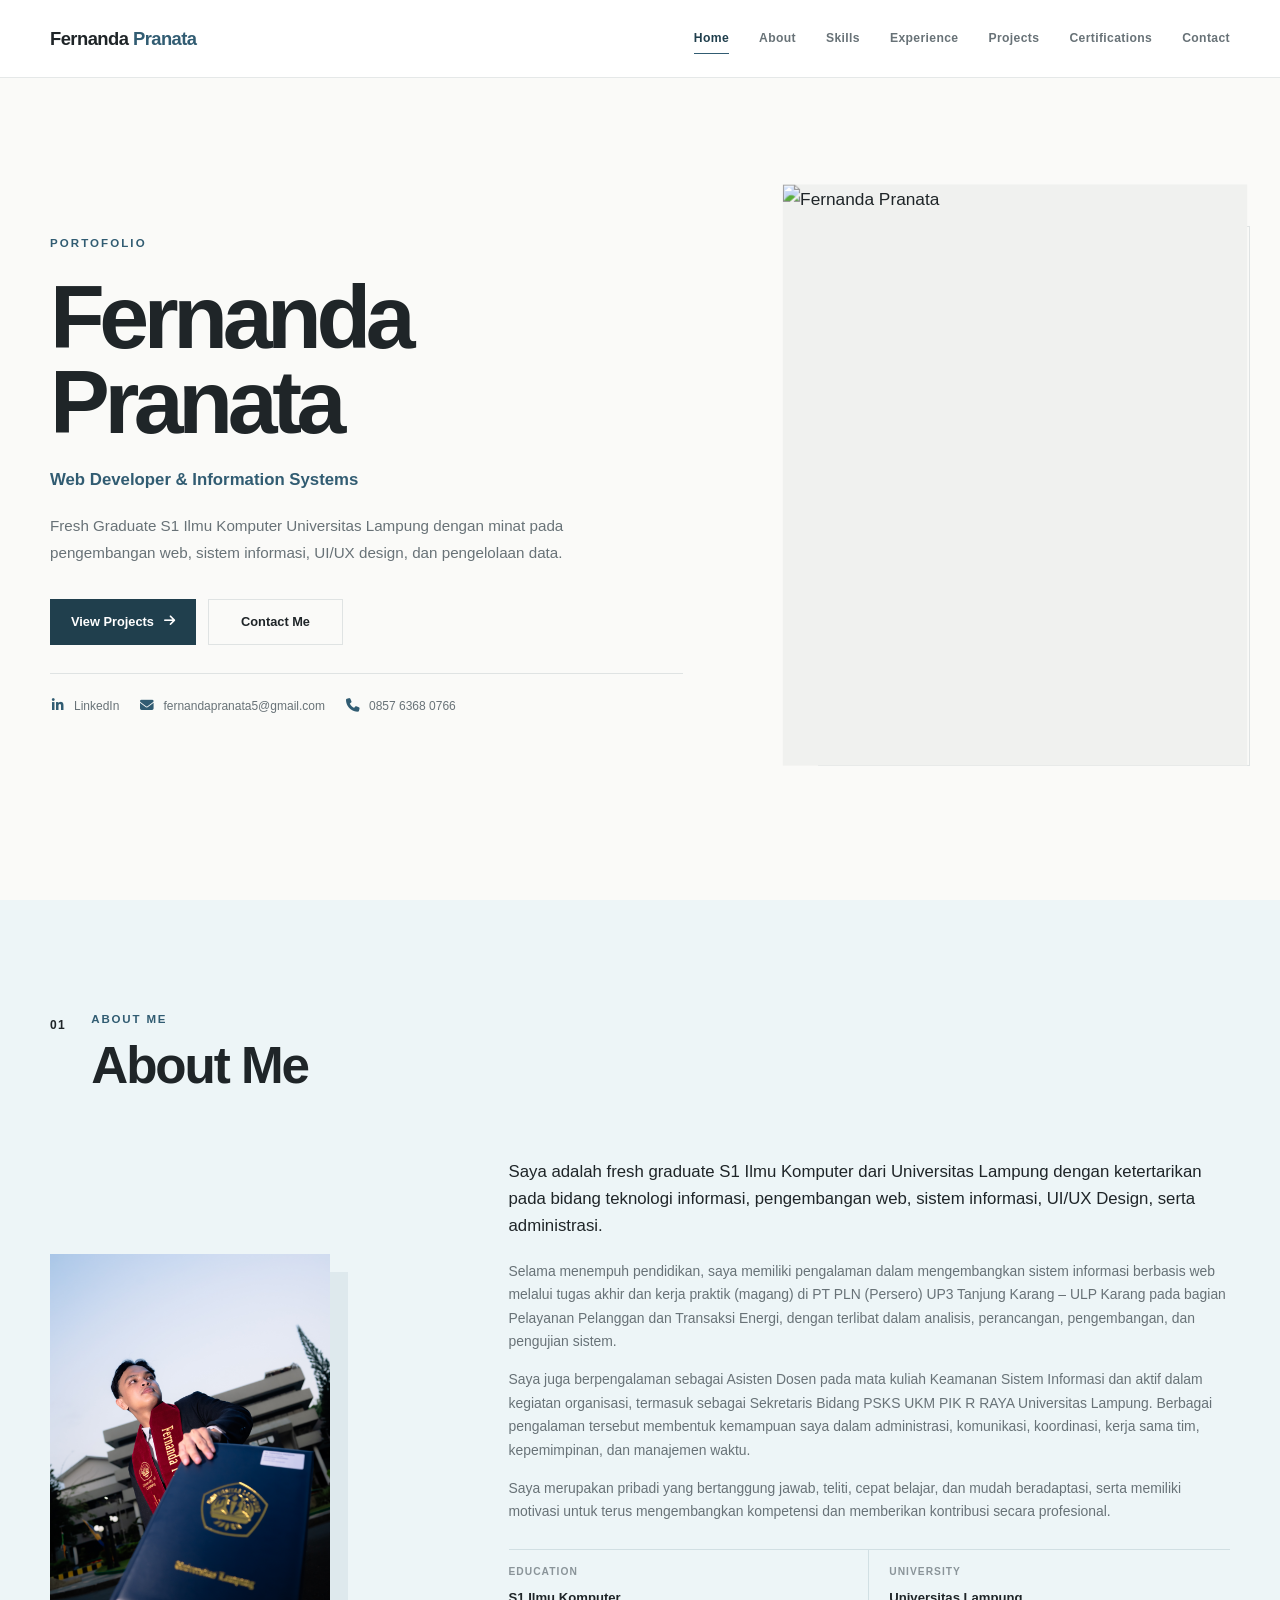
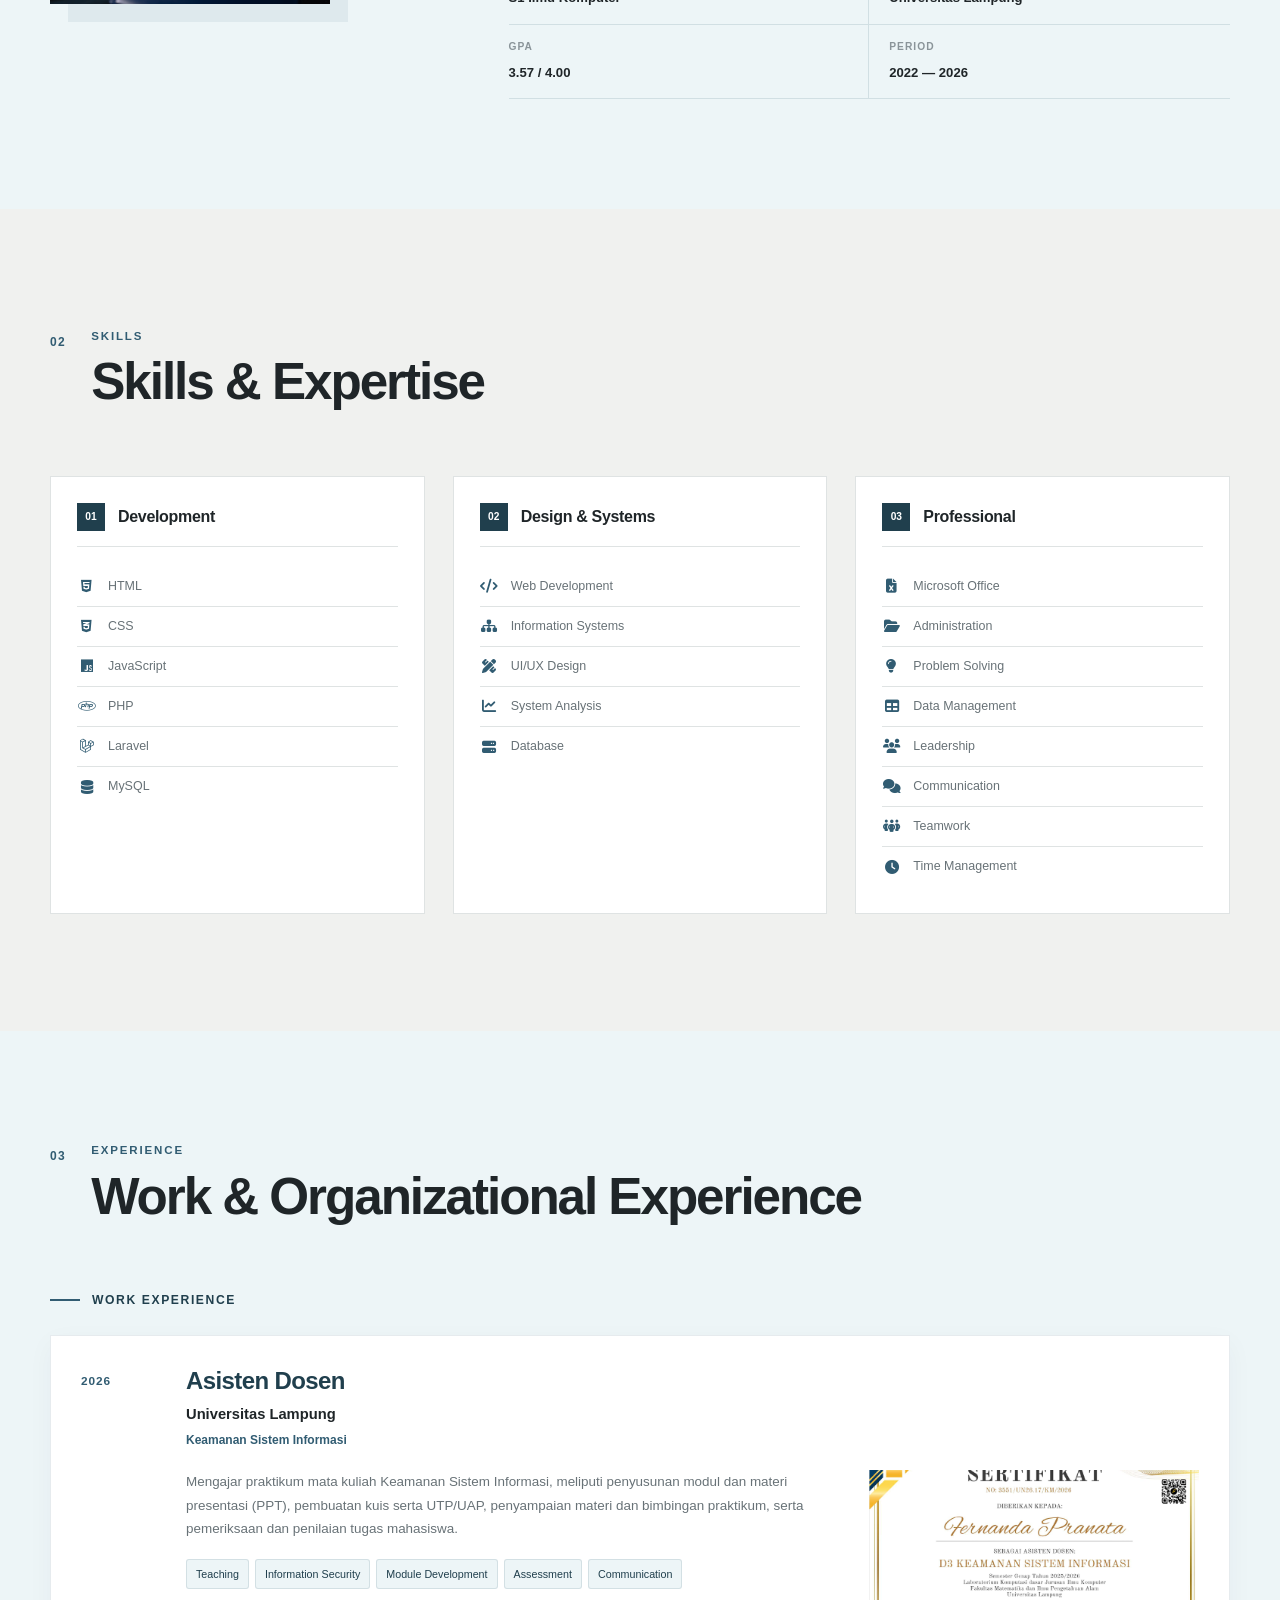
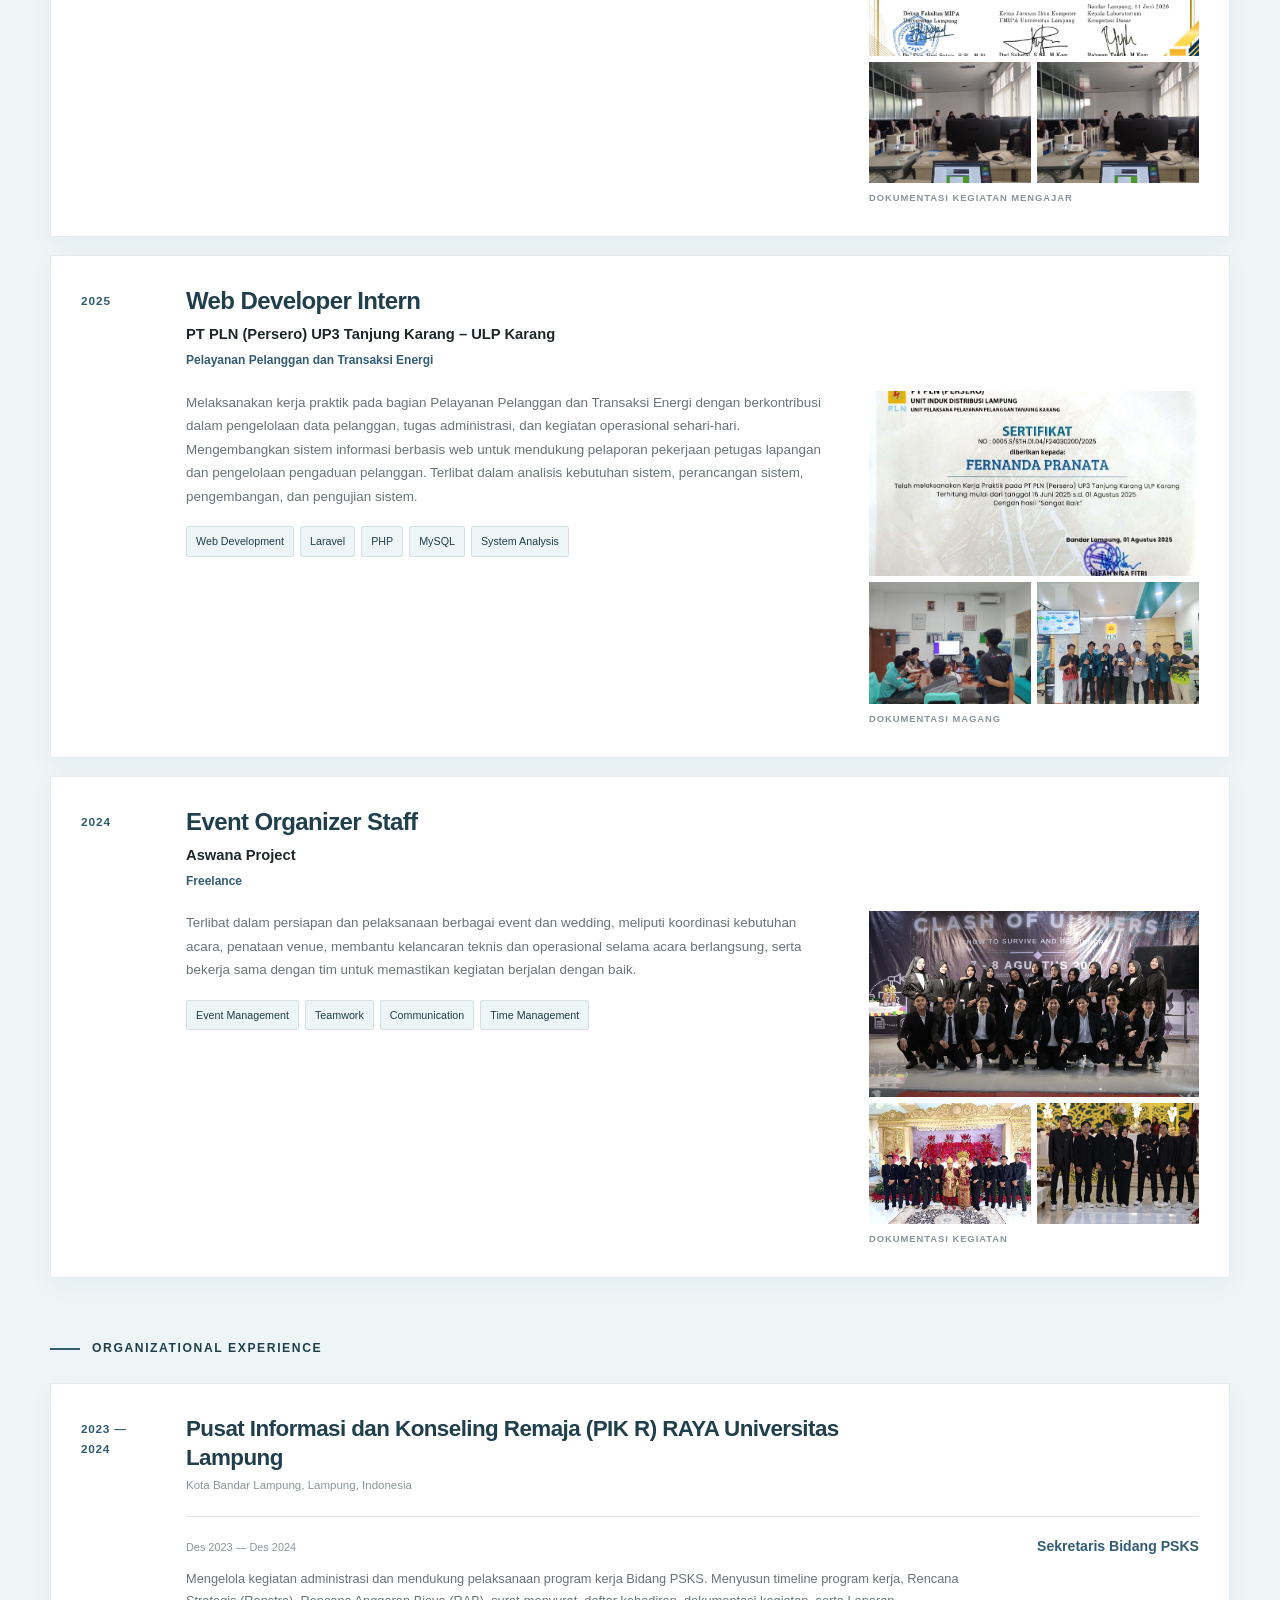
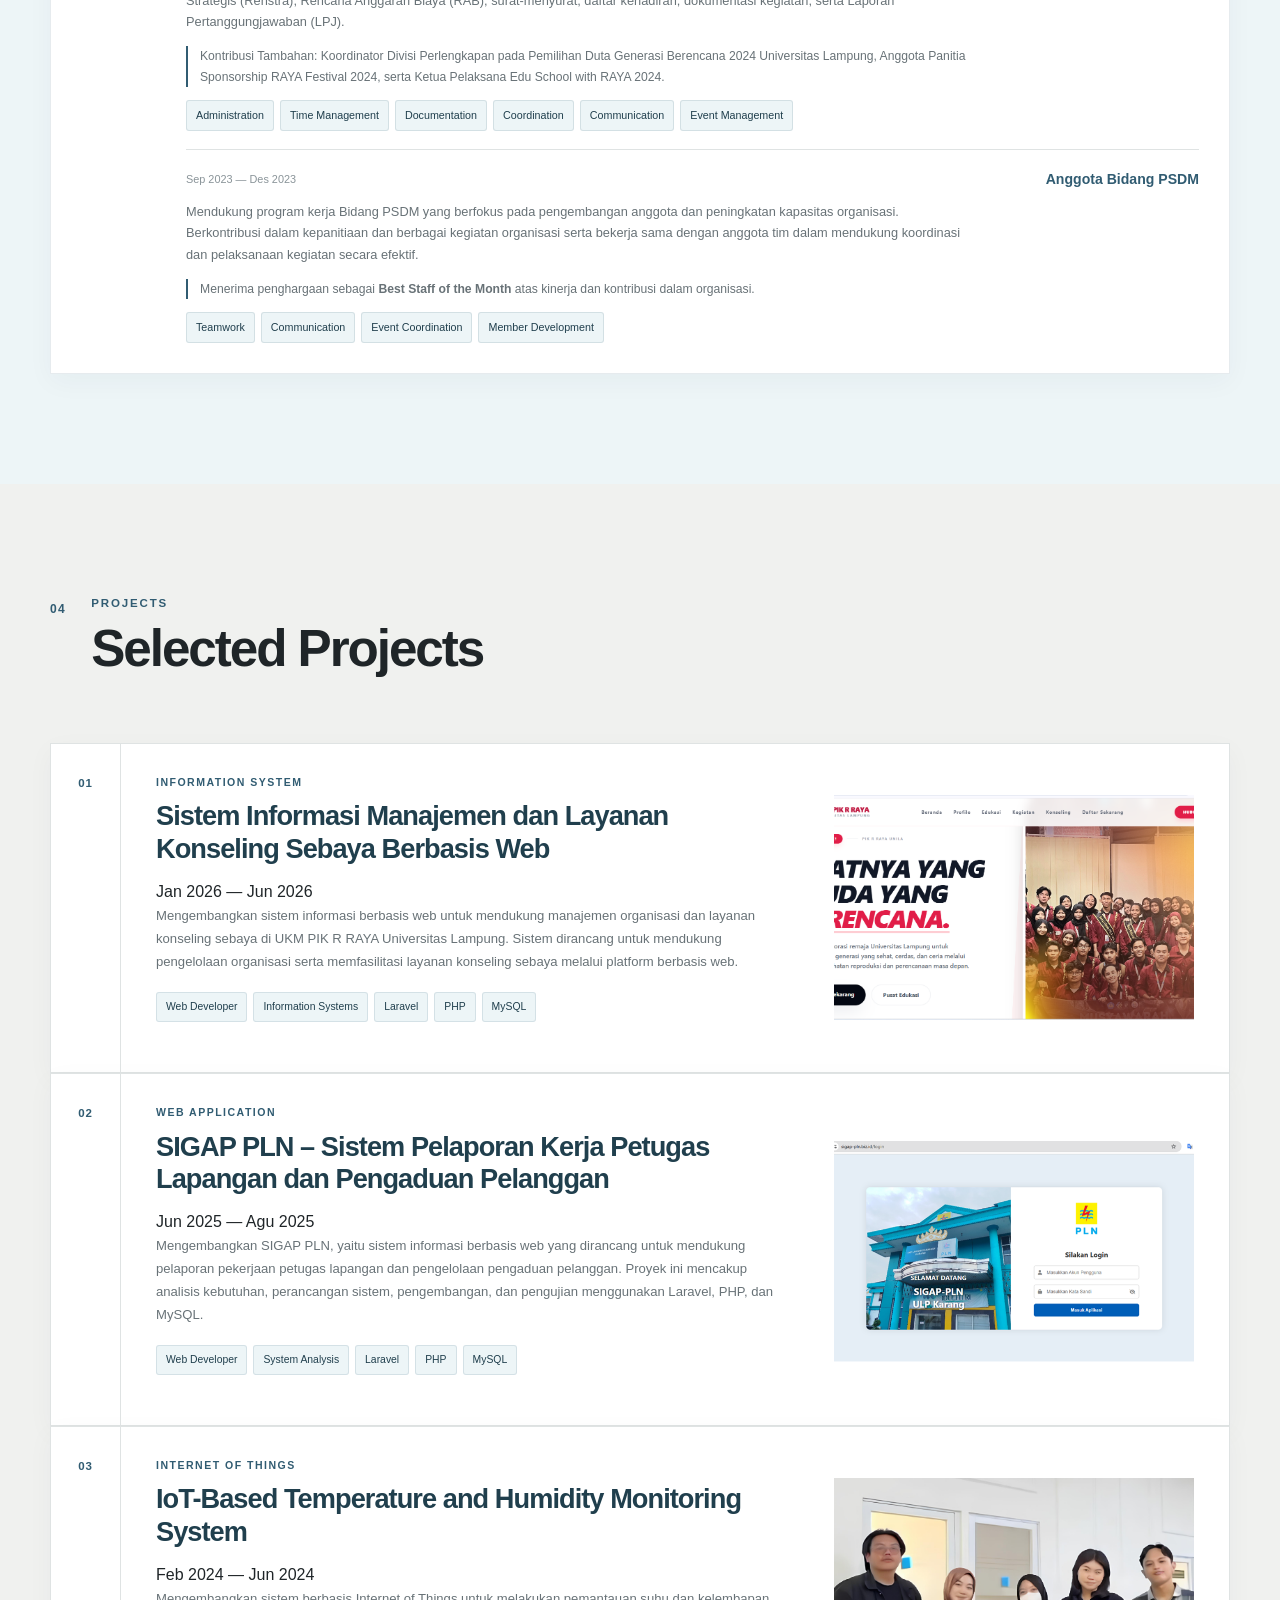
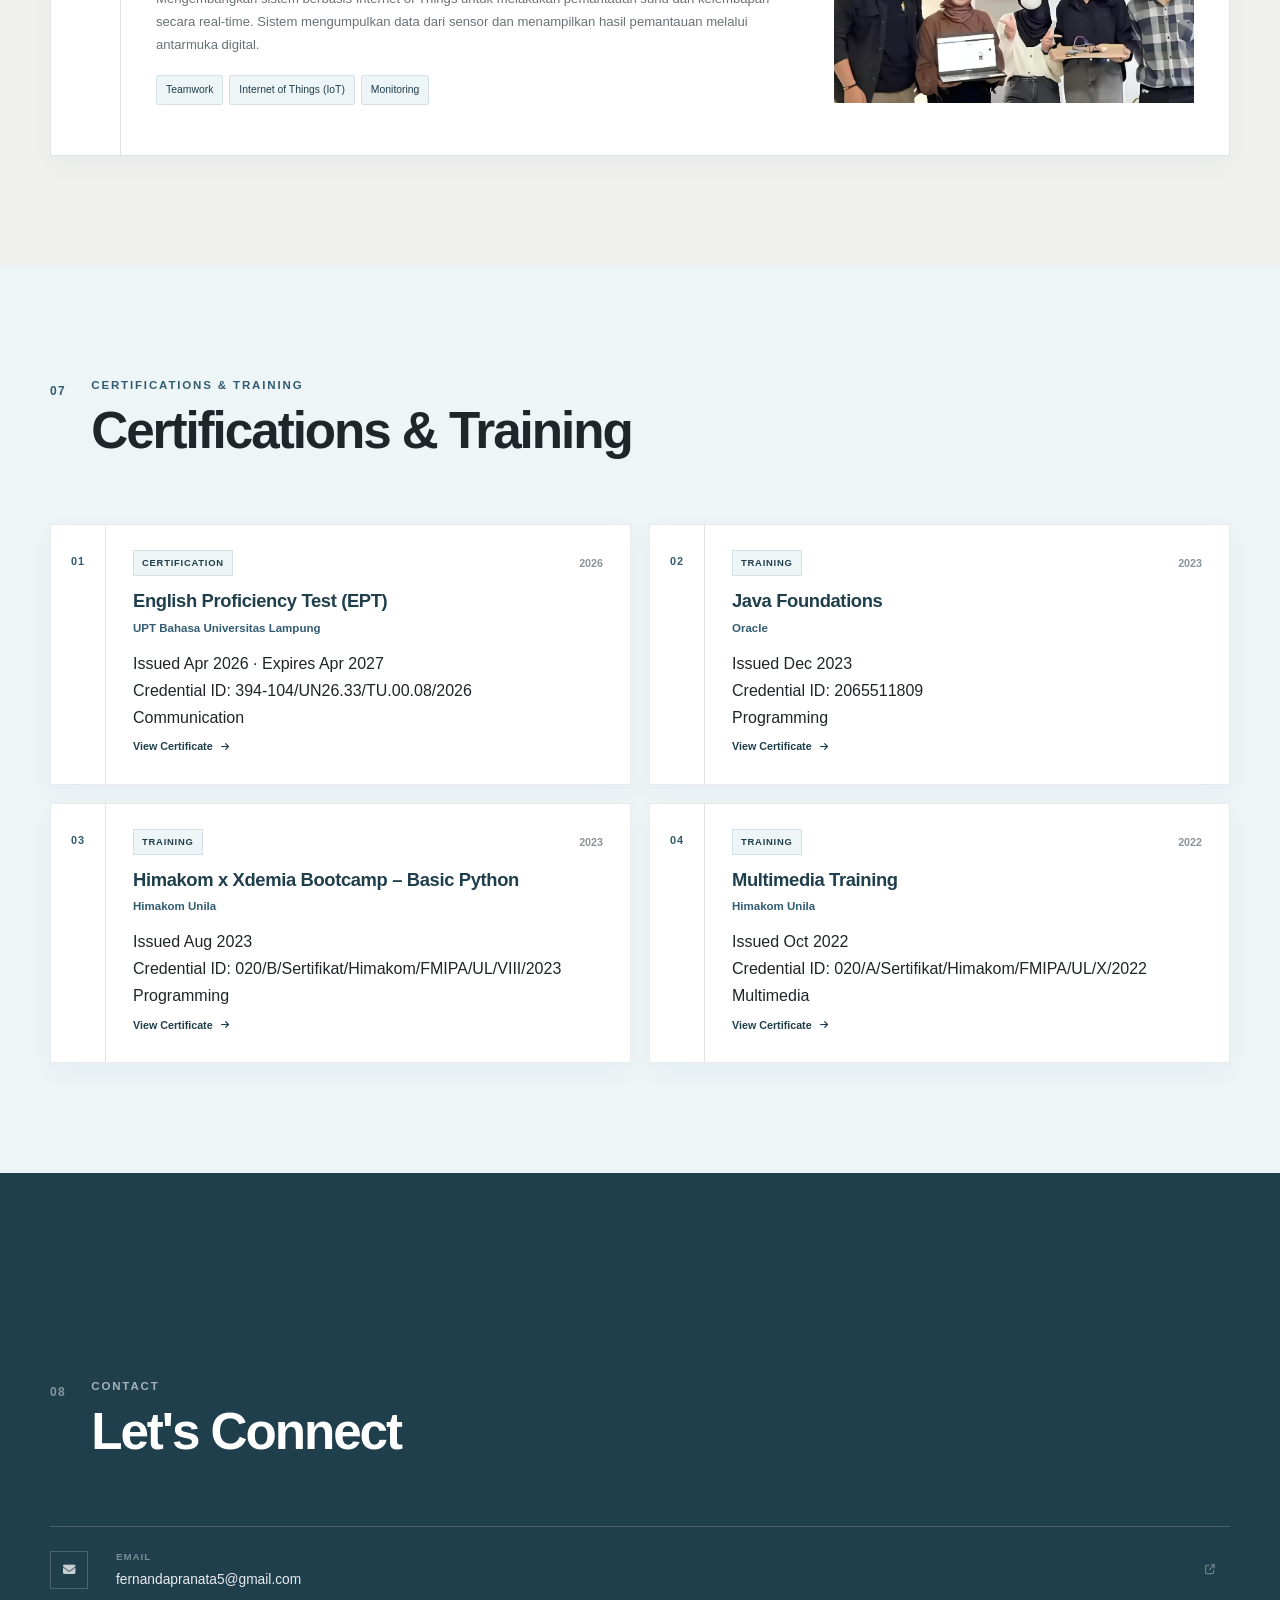
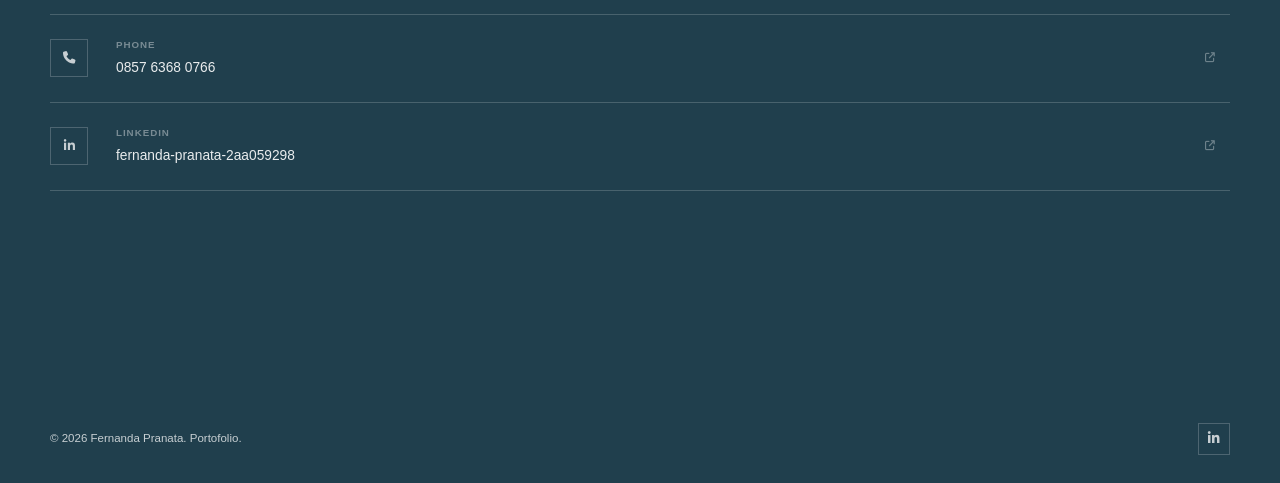
==== commit c347f6d5: "Update portfolio" ====
--- a/index.html
+++ b/index.html
@@ -4,7 +4,7 @@
     <meta charset="UTF-8">
     <meta name="viewport" content="width=device-width, initial-scale=1.0">
 
-    <title>Fernanda Pranata | Portfolio</title>
+    <title>Fernanda Pranata | Portofolio</title>
 
     <!-- Font Awesome -->
     <link
